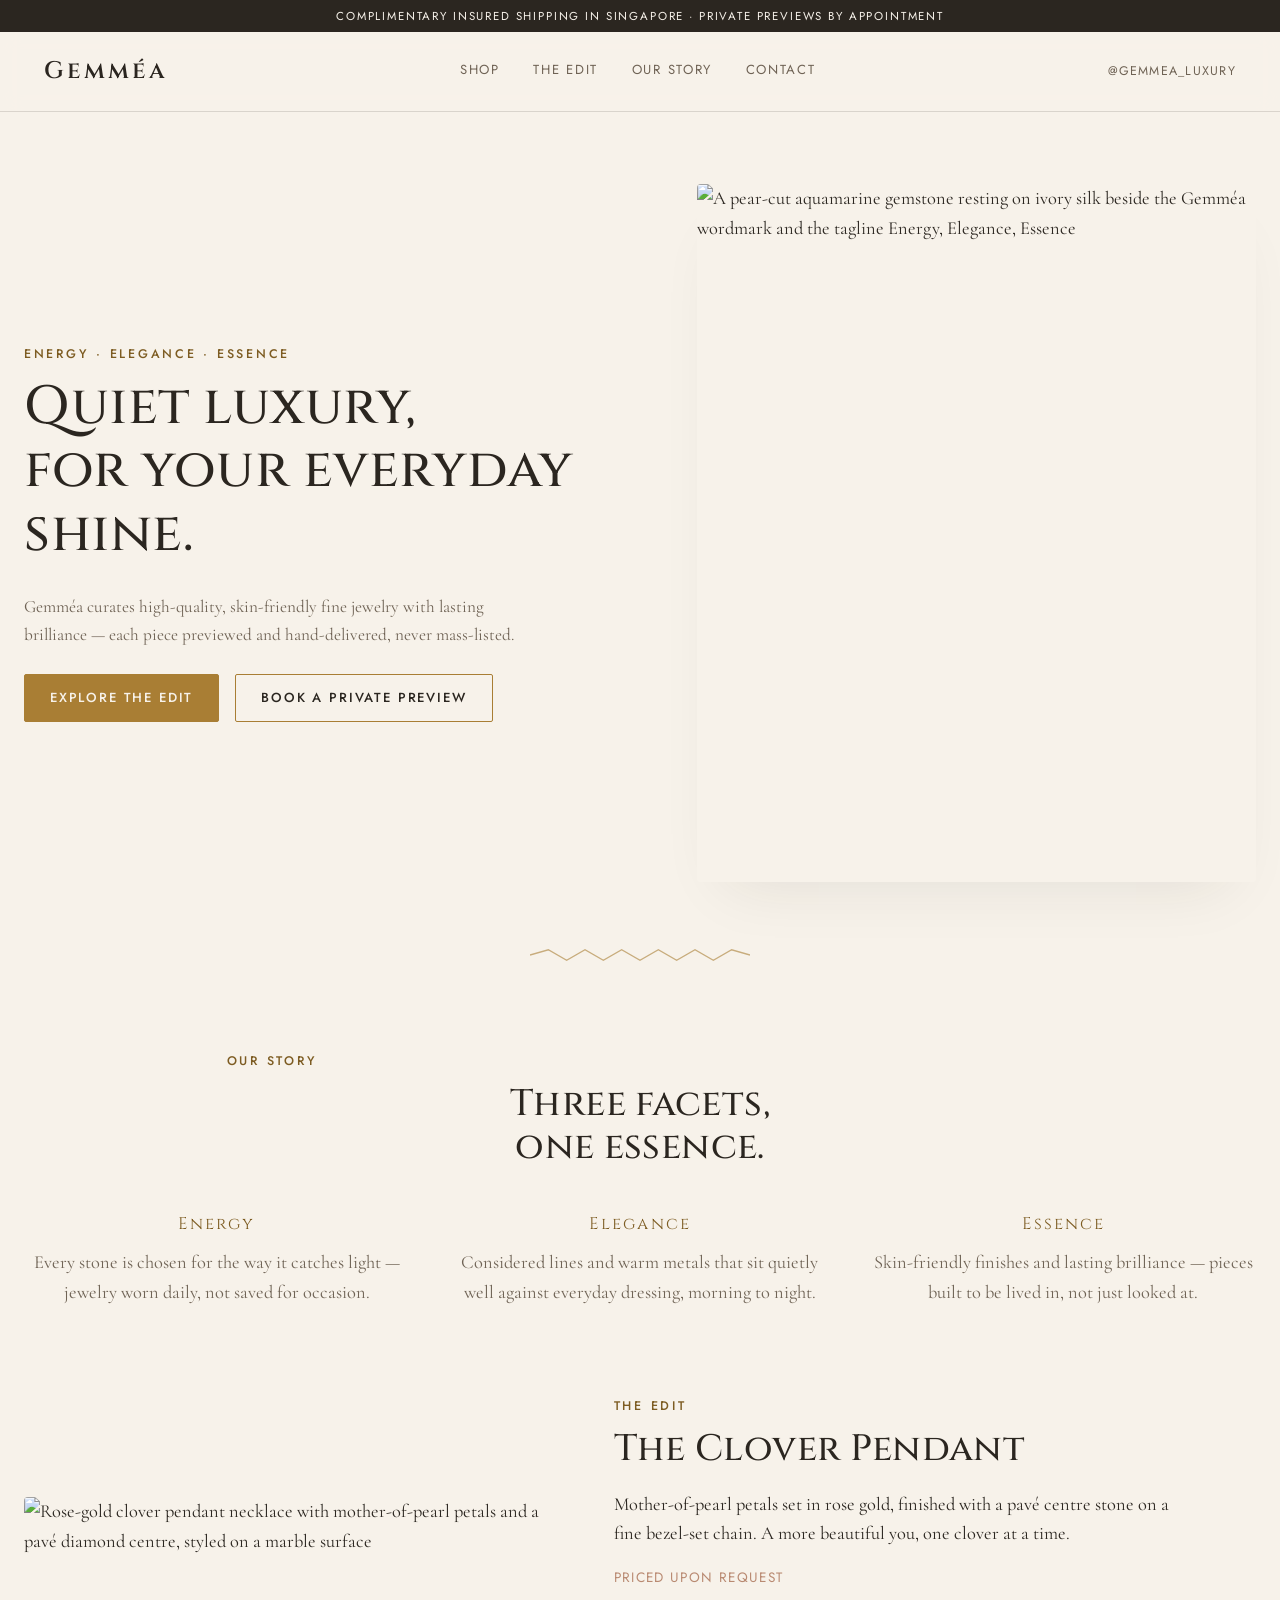
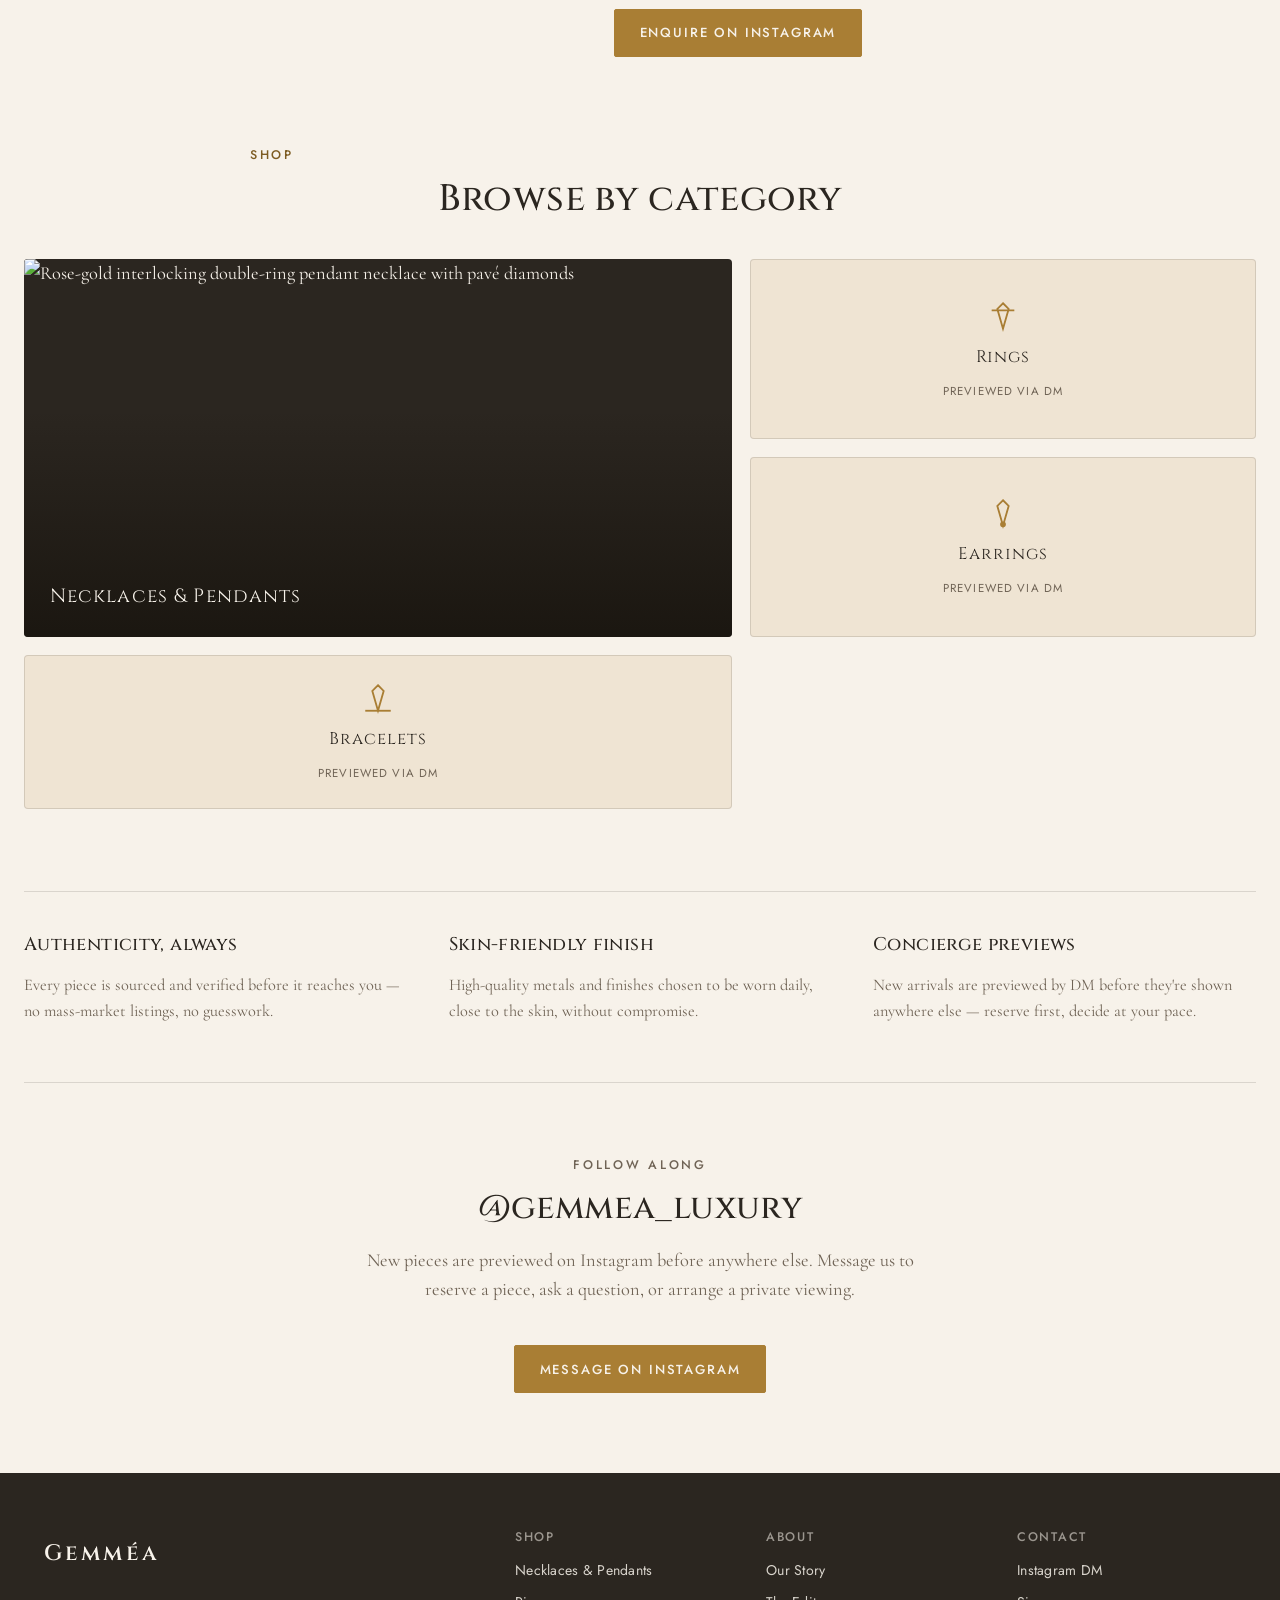
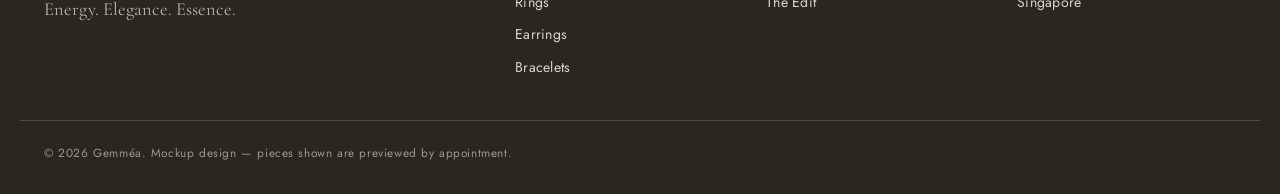
==== index.html @ db4077e5 "Add files via upload" ====
<!DOCTYPE html>
<html lang="en">
<head>
<meta charset="utf-8">
<meta name="viewport" content="width=device-width, initial-scale=1">
<meta name="description" content="Gemmea - quiet luxury jewelry. Energy. Elegance. Essence.">
<title>Gemméa</title>
<link rel="stylesheet" href="https://fonts.googleapis.com/css2?family=Cinzel:wght@400;500;600&family=Cormorant+Garamond:ital,wght@0,400;0,500;0,600;1,400;1,500&family=Jost:wght@300;400;500&display=swap">
<style>
  :root{
    --bg:#f7f2ea;
    --bg-alt:#efe4d3;
    --surface:#ffffff;
    --ink:#2b2620;
    --ink-soft:#6f6355;
    --gold:#a97e34;
    --gold-deep:#7d5c22;
    --aqua:#5f95a3;
    --aqua-deep:#3f6b78;
    --rose:#b98a72;
    --line:rgba(43,38,32,0.14);
    --shadow:rgba(43,38,32,0.10);
    --focus:#3f6b78;
    color-scheme: light;
  }

  @media (prefers-color-scheme: dark){
    :root:not([data-theme="light"]){
      --bg:#1a1611;
      --bg-alt:#221c15;
      --surface:#241e17;
      --ink:#f2e9db;
      --ink-soft:#c5b9a7;
      --gold:#dcb46e;
      --gold-deep:#f0cb8a;
      --aqua:#87c2cf;
      --aqua-deep:#aee0ea;
      --rose:#d6ab90;
      --line:rgba(242,233,219,0.16);
      --shadow:rgba(0,0,0,0.45);
      --focus:#aee0ea;
      color-scheme: dark;
    }
  }

  :root[data-theme="dark"]{
    --bg:#1a1611;
    --bg-alt:#221c15;
    --surface:#241e17;
    --ink:#f2e9db;
    --ink-soft:#c5b9a7;
    --gold:#dcb46e;
    --gold-deep:#f0cb8a;
    --aqua:#87c2cf;
    --aqua-deep:#aee0ea;
    --rose:#d6ab90;
    --line:rgba(242,233,219,0.16);
    --shadow:rgba(0,0,0,0.45);
    --focus:#aee0ea;
    color-scheme: dark;
  }

  *{box-sizing:border-box;}
  html{scroll-behavior:smooth;}
  @media (prefers-reduced-motion: reduce){
    html{scroll-behavior:auto;}
    *{animation-duration:0.001ms !important; transition-duration:0.001ms !important;}
  }

  body{
    margin:0;
    background:var(--bg);
    color:var(--ink);
    font-family:'Cormorant Garamond', Georgia, 'Times New Roman', serif;
    font-size:1.15rem;
    line-height:1.6;
    -webkit-font-smoothing:antialiased;
  }

  img{max-width:100%; display:block;}

  a{color:inherit;}

  .skip-link{
    position:absolute; left:-999px; top:0;
    background:var(--surface); color:var(--ink);
    padding:0.75em 1.2em; z-index:200; border-radius:0 0 6px 0;
  }
  .skip-link:focus{left:0;}

  :focus-visible{outline:2px solid var(--focus); outline-offset:3px;}

  .eyebrow{
    font-family:'Jost', 'Helvetica Neue', Arial, sans-serif;
    font-weight:500;
    font-size:0.78rem;
    letter-spacing:0.22em;
    text-transform:uppercase;
    color:var(--gold-deep);
    margin:0 0 0.9em;
  }

  h1,h2,h3{
    font-family:'Cinzel', 'Times New Roman', serif;
    font-weight:500;
    line-height:1.18;
    text-wrap:balance;
    margin:0 0 0.5em;
    color:var(--ink);
  }
  h1{font-size:clamp(2.1rem, 4.2vw, 3.4rem); letter-spacing:0.01em;}
  h2{font-size:clamp(1.6rem, 3vw, 2.3rem); letter-spacing:0.01em;}
  h3{font-size:1.15rem; letter-spacing:0.02em;}

  p{max-width:62ch;}

  .btn{
    display:inline-flex; align-items:center; justify-content:center;
    font-family:'Jost', sans-serif; font-weight:500;
    font-size:0.82rem; letter-spacing:0.14em; text-transform:uppercase;
    padding:0.95em 1.9em;
    border-radius:2px;
    text-decoration:none;
    border:1px solid var(--gold);
    transition:background 0.25s ease, color 0.25s ease, border-color 0.25s ease;
    cursor:pointer;
  }
  .btn-primary{background:var(--gold); color:var(--bg);}
  .btn-primary:hover{background:var(--gold-deep); border-color:var(--gold-deep);}
  .btn-ghost{background:transparent; color:var(--ink);}
  .btn-ghost:hover{border-color:var(--ink); background:var(--surface);}

  /* utility bar */
  .utility-bar{
    background:var(--ink); color:var(--bg);
  }
  .utility-bar p{
    max-width:none; margin:0; text-align:center;
    font-family:'Jost', sans-serif; font-size:0.72rem;
    letter-spacing:0.16em; text-transform:uppercase;
    padding:0.6em 1rem;
  }

  /* header */
  .site-header{
    position:sticky; top:0; z-index:100;
    background:color-mix(in srgb, var(--bg) 88%, transparent);
    backdrop-filter:blur(10px);
    border-bottom:1px solid var(--line);
  }
  .header-inner{
    max-width:1240px; margin:0 auto;
    display:flex; align-items:center; justify-content:space-between;
    padding:1.1em 1.5rem;
    gap:1.5rem;
  }
  .wordmark{
    font-family:'Cinzel', serif; font-weight:600;
    font-size:1.5rem; letter-spacing:0.14em;
    text-decoration:none; color:var(--ink);
    white-space:nowrap;
  }
  .main-nav{display:flex; gap:2.1rem;}
  .main-nav a{
    font-family:'Jost', sans-serif; font-size:0.82rem;
    letter-spacing:0.13em; text-transform:uppercase;
    text-decoration:none; color:var(--ink-soft);
    padding-bottom:0.3em; border-bottom:1px solid transparent;
    transition:color 0.2s ease, border-color 0.2s ease;
  }
  .main-nav a:hover{color:var(--ink); border-color:var(--gold);}

  .header-actions{display:flex; align-items:center; gap:1.2rem;}
  .ig-link{
    font-family:'Jost', sans-serif; font-size:0.78rem;
    letter-spacing:0.1em; text-transform:uppercase;
    text-decoration:none; color:var(--ink-soft);
    display:none;
  }
  .ig-link:hover{color:var(--gold-deep);}

  .nav-toggle{
    display:flex; flex-direction:column; justify-content:center; gap:5px;
    width:34px; height:30px; background:none; border:none; cursor:pointer; padding:0;
  }
  .nav-toggle span{display:block; height:1px; background:var(--ink); width:100%;}

  .mobile-menu{
    display:none; flex-direction:column;
    padding:0 1.5rem 1.4em;
    border-top:1px solid var(--line);
  }
  .mobile-menu.open{display:flex;}
  .mobile-menu a{
    font-family:'Jost', sans-serif; font-size:0.9rem; letter-spacing:0.1em;
    text-transform:uppercase; text-decoration:none; color:var(--ink);
    padding:0.85em 0; border-bottom:1px solid var(--line);
  }

  @media (min-width:860px){
    .main-nav{display:flex;}
    .nav-toggle{display:none;}
    .mobile-menu{display:none !important;}
    .ig-link{display:inline;}
  }
  @media (max-width:859px){
    .main-nav{display:none;}
  }

  main{padding:0 1.5rem;}
  section{max-width:1240px; margin:0 auto;}

  /* facet divider */
  .facet-divider{
    display:flex; justify-content:center;
    color:var(--gold);
    opacity:0.6;
    margin:0 auto;
    padding:2.6rem 1.5rem;
    max-width:1240px;
  }
  .facet-divider svg{width:min(220px, 60%); height:14px;}

  /* hero */
  .hero{
    display:grid; grid-template-columns:1fr; gap:2.6rem;
    align-items:center;
    padding:3.4rem 0 1rem;
  }
  @media (min-width:900px){
    .hero{grid-template-columns:1.05fr 0.95fr; gap:3.5rem; padding:4.5rem 0 1.5rem;}
  }
  .hero-copy .hero-sub{color:var(--ink-soft); font-size:1.08rem;}
  .hero-actions{display:flex; flex-wrap:wrap; gap:1rem; margin-top:1.6rem;}
  .hero-media{
    border-radius:4px; overflow:hidden;
    box-shadow:0 30px 60px -30px var(--shadow);
    aspect-ratio:4/5;
  }
  .hero-media img{width:100%; height:100%; object-fit:cover;}

  /* sections read fully at rest — hover and focus carry the motion instead */
  .reveal{opacity:1; transform:none;}

  /* philosophy */
  .philosophy{padding:3rem 0 3.6rem; text-align:center;}
  .philosophy h2{max-width:22ch; margin-left:auto; margin-right:auto;}
  .pillars{
    display:grid; grid-template-columns:1fr; gap:2.4rem;
    margin-top:2.6rem; text-align:left;
  }
  @media (min-width:760px){
    .pillars{grid-template-columns:repeat(3,1fr); gap:2.4rem; text-align:center;}
  }
  .pillar-mark{
    display:block; font-family:'Cinzel', serif; font-size:1.05rem;
    letter-spacing:0.12em; color:var(--gold-deep); margin-bottom:0.6em;
  }
  .pillars p{color:var(--ink-soft); margin:0 auto;}

  /* featured */
  .featured{
    display:grid; grid-template-columns:1fr; gap:2.6rem;
    align-items:center; padding:2rem 0 3.6rem;
  }
  @media (min-width:900px){
    .featured{grid-template-columns:0.9fr 1.1fr; gap:4rem;}
  }
  .featured-media{
    border-radius:4px; overflow:hidden;
    box-shadow:0 30px 60px -32px var(--shadow);
  }
  .price{
    font-family:'Jost', sans-serif; font-size:0.85rem;
    letter-spacing:0.1em; text-transform:uppercase;
    color:var(--rose); margin:1.1em 0 1.5em;
  }

  /* collections mosaic */
  .collections{padding:2rem 0 3.6rem;}
  .section-head{text-align:center; margin-bottom:2.4rem;}
  .mosaic{
    display:grid; grid-template-columns:1fr; gap:1.1rem;
  }
  @media (min-width:760px){
    .mosaic{grid-template-columns:1.4fr 1fr; grid-template-rows:repeat(2,180px); gap:1.1rem;}
    .tile-large{grid-row:1 / span 2;}
  }
  .tile{
    position:relative; display:block; overflow:hidden;
    border-radius:4px; text-decoration:none; color:var(--bg);
    background:var(--ink);
    min-height:260px;
  }
  @media (min-width:760px){ .tile{min-height:0;} }
  .tile img{
    position:absolute; inset:0; width:100%; height:100%; object-fit:cover;
    transition:transform 0.6s ease;
  }
  .tile:hover img{transform:scale(1.06);}
  .tile::after{
    content:""; position:absolute; inset:0;
    background:linear-gradient(180deg, rgba(20,16,10,0) 40%, rgba(20,16,10,0.7) 100%);
  }
  .tile-label, .tile-note{
    position:relative; z-index:1;
  }
  .tile-large{display:flex; align-items:flex-end; padding:1.6rem;}
  .tile-large .tile-label{
    font-family:'Cinzel', serif; font-size:1.2rem; letter-spacing:0.06em;
  }
  .tile-small{
    display:flex; flex-direction:column; align-items:center; justify-content:center;
    gap:0.7rem; text-align:center; padding:1.6rem;
    background:var(--bg-alt); color:var(--ink);
    border:1px solid var(--line);
  }
  .tile-small::after{content:none;}
  .tile-small svg{width:34px; height:34px; color:var(--gold); transition:transform 0.4s ease;}
  .tile-small:hover svg{transform:translateY(-3px) scale(1.05);}
  .tile-small .tile-label{
    font-family:'Cinzel', serif; font-size:1.05rem; letter-spacing:0.06em;
  }
  .tile-note{
    font-family:'Jost', sans-serif; font-size:0.72rem; letter-spacing:0.1em;
    text-transform:uppercase; color:var(--ink-soft);
  }

  /* trust */
  .trust{padding:1.5rem 0 3.6rem;}
  .trust-grid{
    display:grid; grid-template-columns:1fr; gap:2.2rem;
    border-top:1px solid var(--line); border-bottom:1px solid var(--line);
    padding:2.6rem 0;
  }
  @media (min-width:760px){
    .trust-grid{grid-template-columns:repeat(3,1fr); gap:2.6rem;}
  }
  .trust-grid p{color:var(--ink-soft); font-size:1.02rem;}

  /* social */
  .social{padding:1rem 0 4rem; text-align:center;}
  .social-inner{max-width:560px; margin:0 auto;}
  .social h2{font-size:clamp(1.6rem, 3vw, 2.1rem);}
  .social p{margin-left:auto; margin-right:auto; color:var(--ink-soft);}
  .social .btn{margin-top:1.4rem;}

  /* footer */
  .site-footer{
    background:var(--ink); color:var(--bg);
    margin-top:1rem;
  }
  .footer-inner{
    max-width:1240px; margin:0 auto; padding:3.4rem 1.5rem 2rem;
    display:grid; grid-template-columns:1fr; gap:2.4rem;
  }
  @media (min-width:760px){
    .footer-inner{grid-template-columns:1.2fr 2fr;}
  }
  .footer-brand .wordmark{color:var(--bg); font-size:1.4rem;}
  .footer-brand p{color:color-mix(in srgb, var(--bg) 70%, transparent); margin-top:0.4em;}
  .footer-cols{
    display:grid; grid-template-columns:repeat(2,1fr); gap:2rem;
  }
  @media (min-width:520px){ .footer-cols{grid-template-columns:repeat(3,1fr);} }
  .footer-cols h4{
    font-family:'Jost', sans-serif; font-size:0.78rem; letter-spacing:0.14em;
    text-transform:uppercase; color:color-mix(in srgb, var(--bg) 55%, transparent);
    margin:0 0 0.9em; font-weight:500;
  }
  .footer-cols a, .footer-cols span{
    display:block; text-decoration:none;
    color:color-mix(in srgb, var(--bg) 85%, transparent);
    font-family:'Jost', sans-serif; font-size:0.88rem;
    margin-bottom:0.7em; letter-spacing:0.02em;
  }
  .footer-cols a:hover{color:var(--gold);}
  .footer-bottom{
    max-width:1240px; margin:0 auto; padding:1.4rem 1.5rem 2rem;
    border-top:1px solid color-mix(in srgb, var(--bg) 18%, transparent);
    font-family:'Jost', sans-serif; font-size:0.74rem; letter-spacing:0.05em;
    color:color-mix(in srgb, var(--bg) 55%, transparent);
  }
</style>
</head>
<body>
<a class="skip-link" href="#main">Skip to content</a>

<div class="utility-bar">
  <p>Complimentary insured shipping in Singapore &middot; Private previews by appointment</p>
</div>

<header class="site-header" id="top">
  <div class="header-inner">
    <a class="wordmark" href="#top">Gemm&eacute;a</a>
    <nav class="main-nav" aria-label="Primary">
      <a href="#collections">Shop</a>
      <a href="#featured">The Edit</a>
      <a href="#philosophy">Our Story</a>
      <a href="#contact">Contact</a>
    </nav>
    <div class="header-actions">
      <a class="ig-link" href="https://www.instagram.com/gemmea_luxury" target="_blank" rel="noopener">@gemmea_luxury</a>
      <button class="nav-toggle" id="navToggle" aria-label="Open menu" aria-expanded="false" aria-controls="mobileMenu">
        <span></span><span></span><span></span>
      </button>
    </div>
  </div>
  <nav class="mobile-menu" id="mobileMenu" aria-label="Mobile">
    <a href="#collections">Shop</a>
    <a href="#featured">The Edit</a>
    <a href="#philosophy">Our Story</a>
    <a href="#contact">Contact</a>
    <a href="https://www.instagram.com/gemmea_luxury" target="_blank" rel="noopener">@gemmea_luxury</a>
  </nav>
</header>

<main id="main">

  <section class="hero">
    <div class="hero-copy reveal">
      <p class="eyebrow">Energy &middot; Elegance &middot; Essence</p>
      <h1>Quiet luxury,<br>for your everyday shine.</h1>
      <p class="hero-sub">Gemm&eacute;a curates high-quality, skin-friendly fine jewelry with lasting brilliance &mdash; each piece previewed and hand-delivered, never mass-listed.</p>
      <div class="hero-actions">
        <a class="btn btn-primary" href="#collections">Explore the Edit</a>
        <a class="btn btn-ghost" href="#contact">Book a Private Preview</a>
      </div>
    </div>
    <div class="hero-media reveal">
      <img src="Gemmea%20logo.jpeg" alt="A pear-cut aquamarine gemstone resting on ivory silk beside the Gemm&eacute;a wordmark and the tagline Energy, Elegance, Essence" />
    </div>
  </section>

  <div class="facet-divider" aria-hidden="true">
    <svg viewBox="0 0 240 16" preserveAspectRatio="none"><polyline points="0,8 20,2 40,14 60,2 80,14 100,2 120,14 140,2 160,14 180,2 200,14 220,2 240,8" fill="none" stroke="currentColor" stroke-width="1.5"/></svg>
  </div>

  <section class="philosophy reveal" id="philosophy">
    <p class="eyebrow">Our Story</p>
    <h2>Three facets, one essence.</h2>
    <div class="pillars">
      <article>
        <span class="pillar-mark">Energy</span>
        <p>Every stone is chosen for the way it catches light &mdash; jewelry worn daily, not saved for occasion.</p>
      </article>
      <article>
        <span class="pillar-mark">Elegance</span>
        <p>Considered lines and warm metals that sit quietly well against everyday dressing, morning to night.</p>
      </article>
      <article>
        <span class="pillar-mark">Essence</span>
        <p>Skin-friendly finishes and lasting brilliance &mdash; pieces built to be lived in, not just looked at.</p>
      </article>
    </div>
  </section>

  <section class="featured reveal" id="featured">
    <div class="featured-media">
      <img src="Rose-Gold%20Clover%20Pendant%20Necklace.png" alt="Rose-gold clover pendant necklace with mother-of-pearl petals and a pav&eacute; diamond centre, styled on a marble surface" />
    </div>
    <div class="featured-copy">
      <p class="eyebrow">The Edit</p>
      <h2>The Clover Pendant</h2>
      <p>Mother-of-pearl petals set in rose gold, finished with a pav&eacute; centre stone on a fine bezel-set chain. A more beautiful you, one clover at a time.</p>
      <p class="price">Priced upon request</p>
      <a class="btn btn-primary" href="https://www.instagram.com/gemmea_luxury" target="_blank" rel="noopener">Enquire on Instagram</a>
    </div>
  </section>

  <section class="collections reveal" id="collections">
    <div class="section-head">
      <p class="eyebrow">Shop</p>
      <h2>Browse by category</h2>
    </div>
    <div class="mosaic">
      <a class="tile tile-large" href="https://www.instagram.com/gemmea_luxury" target="_blank" rel="noopener">
        <img src="Timeless%20Rose-Gold%20Double-Ring%20Necklace.png" alt="Rose-gold interlocking double-ring pendant necklace with pav&eacute; diamonds" />
        <span class="tile-label">Necklaces &amp; Pendants</span>
      </a>
      <a class="tile tile-small" href="https://www.instagram.com/gemmea_luxury" target="_blank" rel="noopener">
        <svg viewBox="0 0 24 24" fill="none" stroke="currentColor" stroke-width="1.3"><path d="M12 3l4 4-4 14-4-14 4-4z"/><path d="M4 8h16"/></svg>
        <span class="tile-label">Rings</span>
        <span class="tile-note">Previewed via DM</span>
      </a>
      <a class="tile tile-small" href="https://www.instagram.com/gemmea_luxury" target="_blank" rel="noopener">
        <svg viewBox="0 0 24 24" fill="none" stroke="currentColor" stroke-width="1.3"><path d="M12 3l4 4-4 14-4-14 4-4z"/><circle cx="12" cy="20" r="1.4"/></svg>
        <span class="tile-label">Earrings</span>
        <span class="tile-note">Previewed via DM</span>
      </a>
      <a class="tile tile-small" href="https://www.instagram.com/gemmea_luxury" target="_blank" rel="noopener">
        <svg viewBox="0 0 24 24" fill="none" stroke="currentColor" stroke-width="1.3"><path d="M12 3l4 4-4 14-4-14 4-4z"/><path d="M3 21h18"/></svg>
        <span class="tile-label">Bracelets</span>
        <span class="tile-note">Previewed via DM</span>
      </a>
    </div>
  </section>

  <section class="trust reveal">
    <div class="trust-grid">
      <article>
        <h3>Authenticity, always</h3>
        <p>Every piece is sourced and verified before it reaches you &mdash; no mass-market listings, no guesswork.</p>
      </article>
      <article>
        <h3>Skin-friendly finish</h3>
        <p>High-quality metals and finishes chosen to be worn daily, close to the skin, without compromise.</p>
      </article>
      <article>
        <h3>Concierge previews</h3>
        <p>New arrivals are previewed by DM before they're shown anywhere else &mdash; reserve first, decide at your pace.</p>
      </article>
    </div>
  </section>

  <section class="social reveal" id="contact">
    <div class="social-inner">
      <p class="eyebrow">Follow Along</p>
      <h2>@gemmea_luxury</h2>
      <p>New pieces are previewed on Instagram before anywhere else. Message us to reserve a piece, ask a question, or arrange a private viewing.</p>
      <a class="btn btn-primary" href="https://www.instagram.com/gemmea_luxury" target="_blank" rel="noopener">Message on Instagram</a>
    </div>
  </section>

</main>

<footer class="site-footer">
  <div class="footer-inner">
    <div class="footer-brand">
      <p class="wordmark">Gemm&eacute;a</p>
      <p>Energy. Elegance. Essence.</p>
    </div>
    <div class="footer-cols">
      <div>
        <h4>Shop</h4>
        <a href="#collections">Necklaces &amp; Pendants</a>
        <a href="#collections">Rings</a>
        <a href="#collections">Earrings</a>
        <a href="#collections">Bracelets</a>
      </div>
      <div>
        <h4>About</h4>
        <a href="#philosophy">Our Story</a>
        <a href="#featured">The Edit</a>
      </div>
      <div>
        <h4>Contact</h4>
        <a href="https://www.instagram.com/gemmea_luxury" target="_blank" rel="noopener">Instagram DM</a>
        <span>Singapore</span>
      </div>
    </div>
  </div>
  <p class="footer-bottom">&copy; 2026 Gemm&eacute;a. Mockup design &mdash; pieces shown are previewed by appointment.</p>
</footer>

<script>
  (function(){
    var toggle = document.getElementById('navToggle');
    var menu = document.getElementById('mobileMenu');
    if(toggle && menu){
      toggle.addEventListener('click', function(){
        var open = menu.classList.toggle('open');
        toggle.setAttribute('aria-expanded', open ? 'true' : 'false');
      });
      menu.querySelectorAll('a').forEach(function(a){
        a.addEventListener('click', function(){
          menu.classList.remove('open');
          toggle.setAttribute('aria-expanded', 'false');
        });
      });
    }

  })();
</script>
</body>
</html>
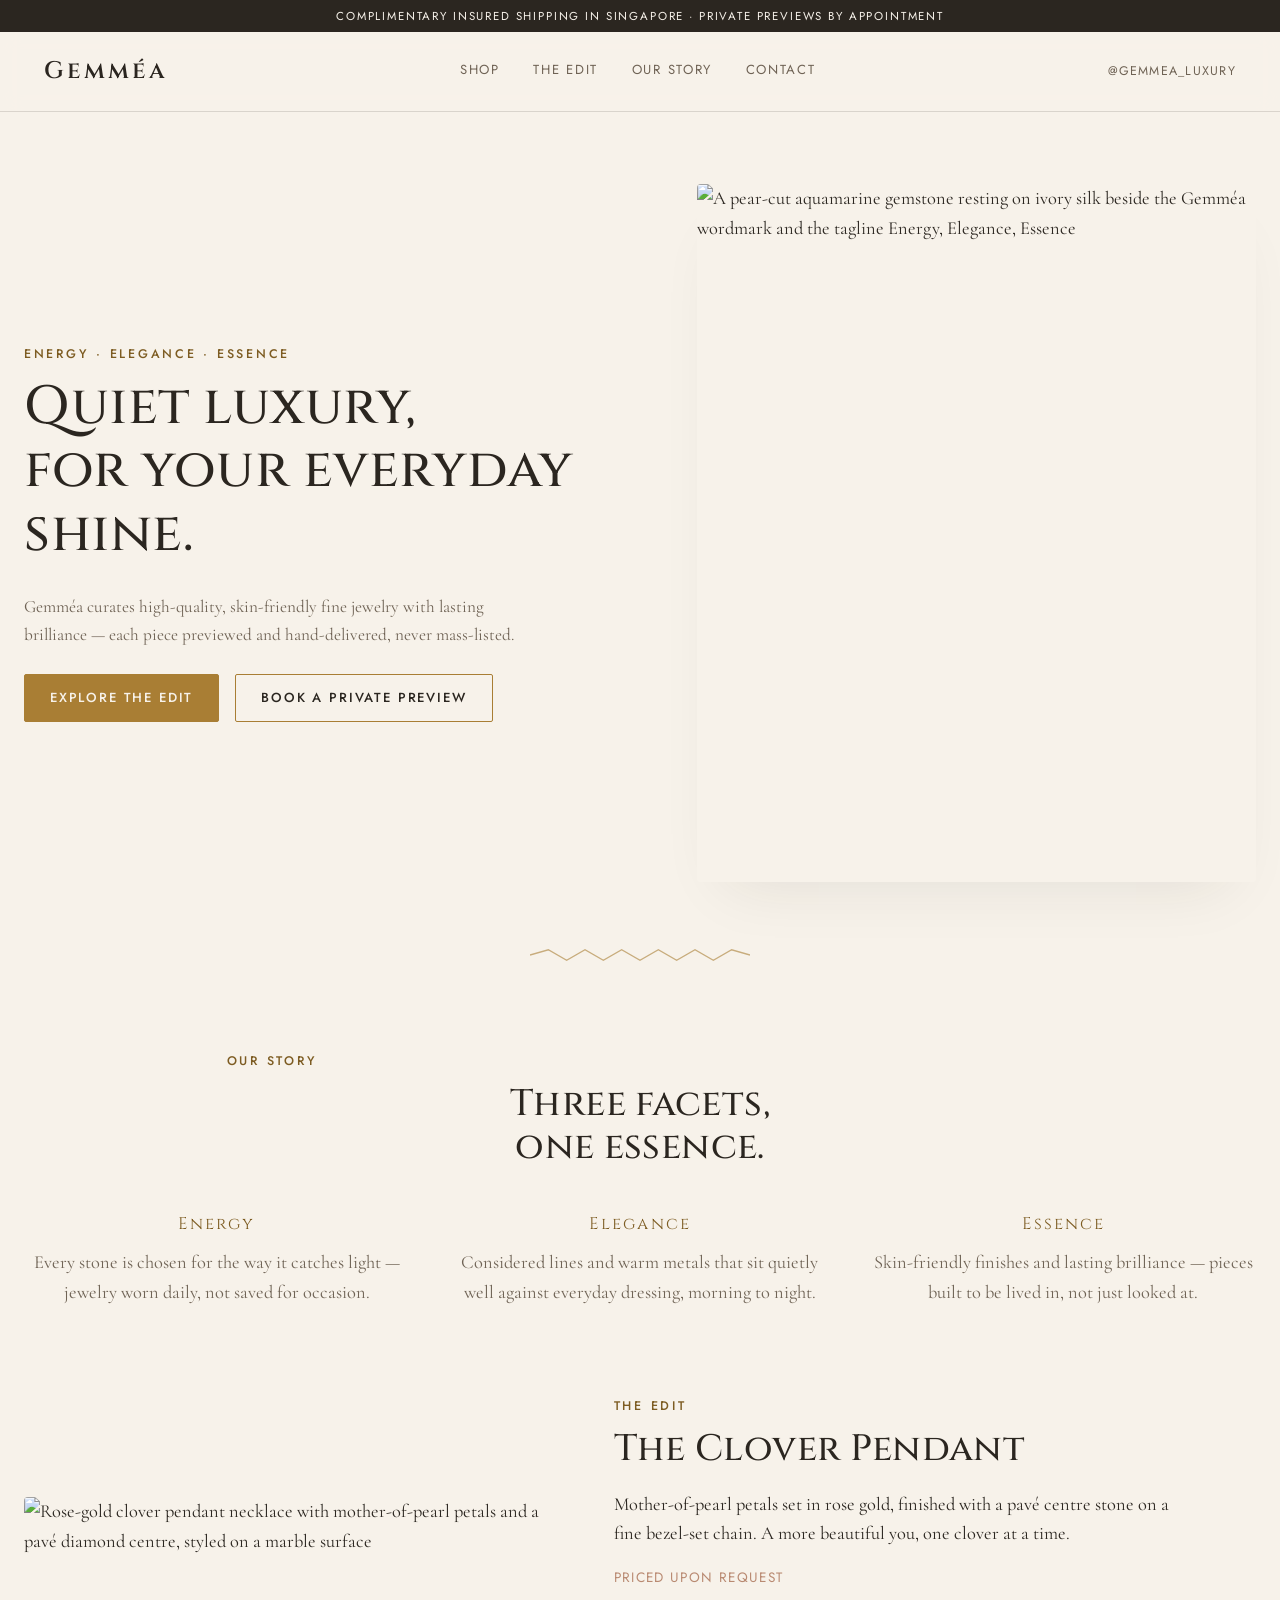
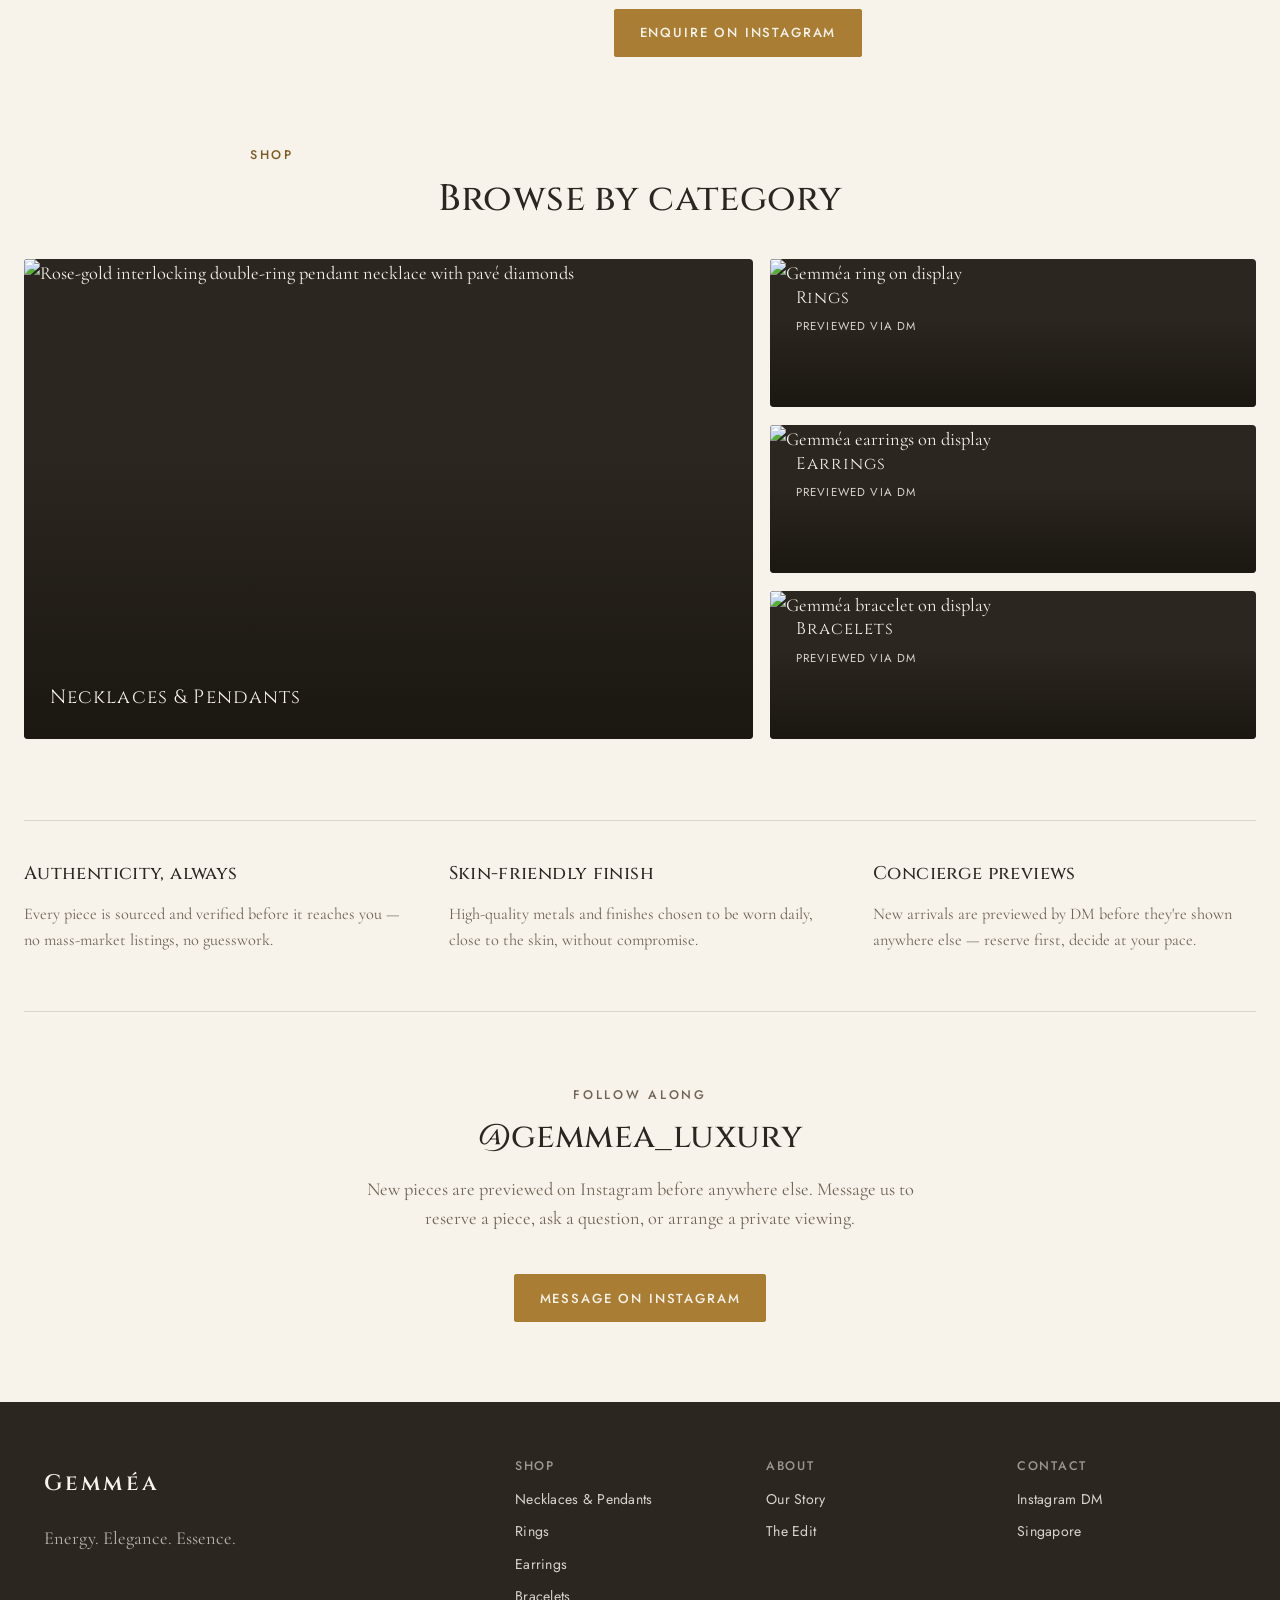
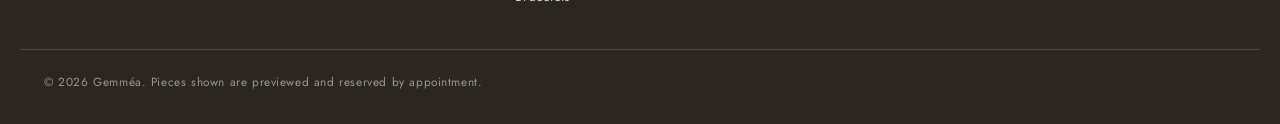
==== commit 4ec0df15: "Add files via upload" ====
--- a/index.html
+++ b/index.html
@@ -3,7 +3,16 @@
 <head>
 <meta charset="utf-8">
 <meta name="viewport" content="width=device-width, initial-scale=1">
-<meta name="description" content="Gemmea - quiet luxury jewelry. Energy. Elegance. Essence.">
+<meta name="description" content="Gemmea - quiet luxury jewellery for your everyday shine. High-quality, skin-friendly pieces with lasting brilliance. Energy. Elegance. Essence.">
+<meta name="theme-color" content="#f7f2ea">
+<link rel="canonical" href="https://mqleong-cpu.github.io/GEMMEA-Luxury/">
+<link rel="icon" href="images/gemmea-logo.jpg">
+<meta property="og:type" content="website">
+<meta property="og:title" content="Gemmea - Quiet luxury for your everyday shine">
+<meta property="og:description" content="High-quality, skin-friendly fine jewellery with lasting brilliance. Previewed and reserved by DM.">
+<meta property="og:image" content="https://mqleong-cpu.github.io/GEMMEA-Luxury/images/gemmea-logo.jpg">
+<meta property="og:url" content="https://mqleong-cpu.github.io/GEMMEA-Luxury/">
+<meta name="twitter:card" content="summary_large_image">
 <title>Gemméa</title>
 <link rel="stylesheet" href="https://fonts.googleapis.com/css2?family=Cinzel:wght@400;500;600&family=Cormorant+Garamond:ital,wght@0,400;0,500;0,600;1,400;1,500&family=Jost:wght@300;400;500&display=swap">
 <style>
@@ -283,14 +292,15 @@
     display:grid; grid-template-columns:1fr; gap:1.1rem;
   }
   @media (min-width:760px){
-    .mosaic{grid-template-columns:1.4fr 1fr; grid-template-rows:repeat(2,180px); gap:1.1rem;}
-    .tile-large{grid-row:1 / span 2;}
+    .mosaic{grid-template-columns:1.5fr 1fr; grid-template-rows:repeat(3,148px); gap:1.1rem;}
+    .tile-large{grid-row:1 / span 3;}
   }
   .tile{
-    position:relative; display:block; overflow:hidden;
+    position:relative; display:flex; align-items:flex-end; overflow:hidden;
     border-radius:4px; text-decoration:none; color:var(--bg);
     background:var(--ink);
     min-height:260px;
+    padding:1.6rem;
   }
   @media (min-width:760px){ .tile{min-height:0;} }
   .tile img{
@@ -305,25 +315,18 @@
   .tile-label, .tile-note{
     position:relative; z-index:1;
   }
-  .tile-large{display:flex; align-items:flex-end; padding:1.6rem;}
   .tile-large .tile-label{
     font-family:'Cinzel', serif; font-size:1.2rem; letter-spacing:0.06em;
   }
   .tile-small{
-    display:flex; flex-direction:column; align-items:center; justify-content:center;
-    gap:0.7rem; text-align:center; padding:1.6rem;
-    background:var(--bg-alt); color:var(--ink);
-    border:1px solid var(--line);
-  }
-  .tile-small::after{content:none;}
-  .tile-small svg{width:34px; height:34px; color:var(--gold); transition:transform 0.4s ease;}
-  .tile-small:hover svg{transform:translateY(-3px) scale(1.05);}
+    flex-direction:column; align-items:flex-start; gap:0.35rem;
+  }
   .tile-small .tile-label{
     font-family:'Cinzel', serif; font-size:1.05rem; letter-spacing:0.06em;
   }
   .tile-note{
     font-family:'Jost', sans-serif; font-size:0.72rem; letter-spacing:0.1em;
-    text-transform:uppercase; color:var(--ink-soft);
+    text-transform:uppercase; color:color-mix(in srgb, var(--bg) 85%, transparent);
   }
 
   /* trust */
@@ -428,7 +431,7 @@
       </div>
     </div>
     <div class="hero-media reveal">
-      <img src="Gemmea%20logo.jpeg" alt="A pear-cut aquamarine gemstone resting on ivory silk beside the Gemm&eacute;a wordmark and the tagline Energy, Elegance, Essence" />
+      <img src="images/gemmea-logo.jpg" alt="A pear-cut aquamarine gemstone resting on ivory silk beside the Gemm&eacute;a wordmark and the tagline Energy, Elegance, Essence" />
     </div>
   </section>
 
@@ -457,7 +460,7 @@
 
   <section class="featured reveal" id="featured">
     <div class="featured-media">
-      <img src="Rose-Gold%20Clover%20Pendant%20Necklace.png" alt="Rose-gold clover pendant necklace with mother-of-pearl petals and a pav&eacute; diamond centre, styled on a marble surface" />
+      <img src="images/clover-pendant.jpg" alt="Rose-gold clover pendant necklace with mother-of-pearl petals and a pav&eacute; diamond centre, styled on a marble surface" />
     </div>
     <div class="featured-copy">
       <p class="eyebrow">The Edit</p>
@@ -474,25 +477,25 @@
       <h2>Browse by category</h2>
     </div>
     <div class="mosaic">
-      <a class="tile tile-large" href="https://www.instagram.com/gemmea_luxury" target="_blank" rel="noopener">
-        <img src="Timeless%20Rose-Gold%20Double-Ring%20Necklace.png" alt="Rose-gold interlocking double-ring pendant necklace with pav&eacute; diamonds" />
+      <div class="tile tile-large">
+        <img src="images/double-ring-necklace.jpg" alt="Rose-gold interlocking double-ring pendant necklace with pav&eacute; diamonds" />
         <span class="tile-label">Necklaces &amp; Pendants</span>
-      </a>
-      <a class="tile tile-small" href="https://www.instagram.com/gemmea_luxury" target="_blank" rel="noopener">
-        <svg viewBox="0 0 24 24" fill="none" stroke="currentColor" stroke-width="1.3"><path d="M12 3l4 4-4 14-4-14 4-4z"/><path d="M4 8h16"/></svg>
+      </div>
+      <div class="tile tile-small">
+        <img src="images/ring.jpg" alt="Gemm&eacute;a ring on display" />
         <span class="tile-label">Rings</span>
         <span class="tile-note">Previewed via DM</span>
-      </a>
-      <a class="tile tile-small" href="https://www.instagram.com/gemmea_luxury" target="_blank" rel="noopener">
-        <svg viewBox="0 0 24 24" fill="none" stroke="currentColor" stroke-width="1.3"><path d="M12 3l4 4-4 14-4-14 4-4z"/><circle cx="12" cy="20" r="1.4"/></svg>
+      </div>
+      <div class="tile tile-small">
+        <img src="images/earrings.jpg" alt="Gemm&eacute;a earrings on display" />
         <span class="tile-label">Earrings</span>
         <span class="tile-note">Previewed via DM</span>
-      </a>
-      <a class="tile tile-small" href="https://www.instagram.com/gemmea_luxury" target="_blank" rel="noopener">
-        <svg viewBox="0 0 24 24" fill="none" stroke="currentColor" stroke-width="1.3"><path d="M12 3l4 4-4 14-4-14 4-4z"/><path d="M3 21h18"/></svg>
+      </div>
+      <div class="tile tile-small">
+        <img src="images/bracelet.jpg" alt="Gemm&eacute;a bracelet on display" />
         <span class="tile-label">Bracelets</span>
         <span class="tile-note">Previewed via DM</span>
-      </a>
+      </div>
     </div>
   </section>
 
@@ -550,7 +553,7 @@
       </div>
     </div>
   </div>
-  <p class="footer-bottom">&copy; 2026 Gemm&eacute;a. Mockup design &mdash; pieces shown are previewed by appointment.</p>
+  <p class="footer-bottom">&copy; 2026 Gemm&eacute;a. Pieces shown are previewed and reserved by appointment.</p>
 </footer>
 
 <script>
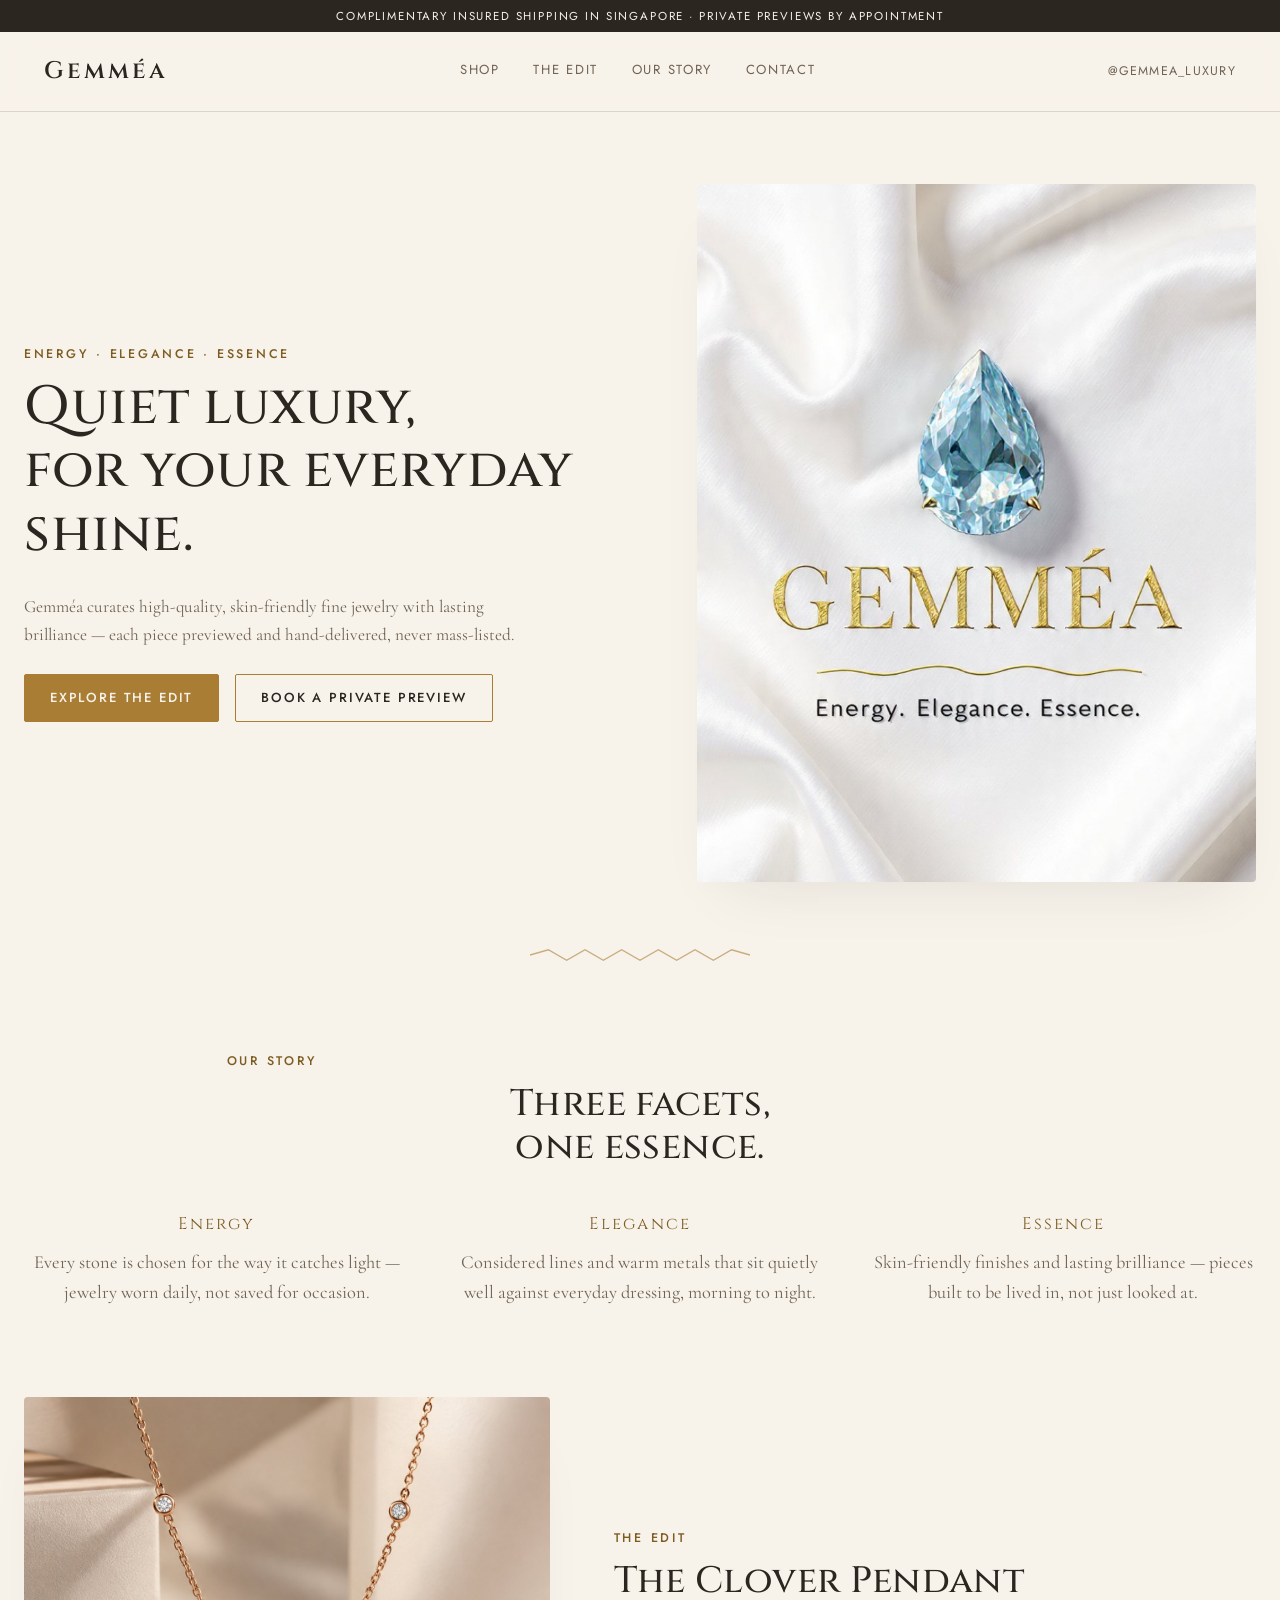
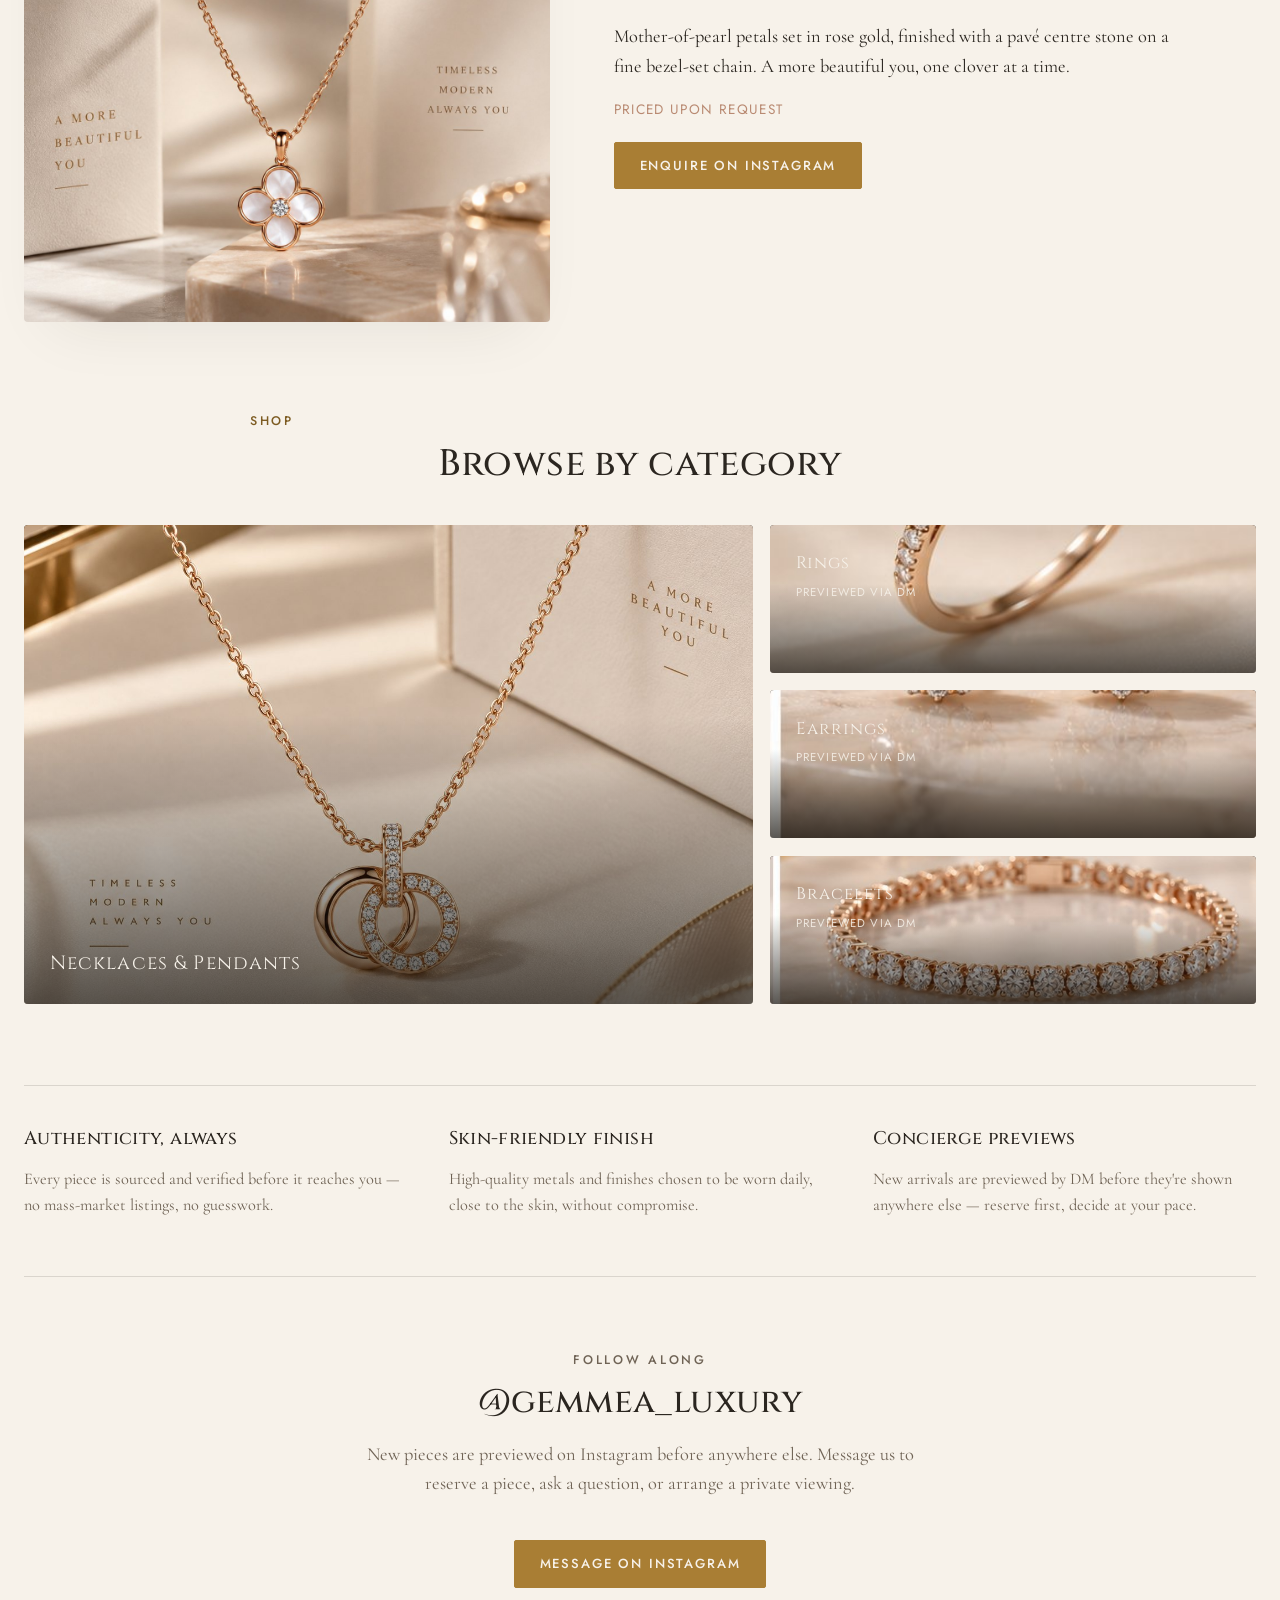
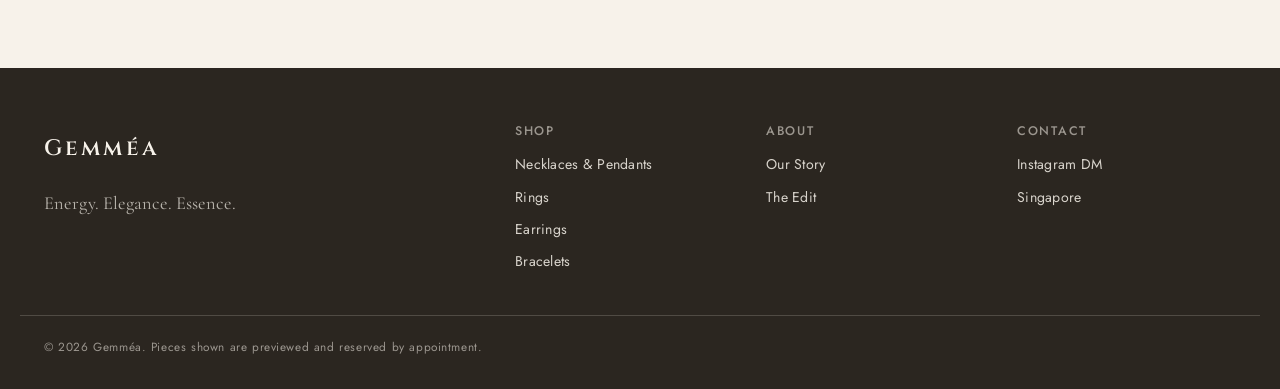
==== commit 8ca3a940: "Add files via upload" ====
--- a/index.html
+++ b/index.html
@@ -6,11 +6,11 @@
 <meta name="description" content="Gemmea - quiet luxury jewellery for your everyday shine. High-quality, skin-friendly pieces with lasting brilliance. Energy. Elegance. Essence.">
 <meta name="theme-color" content="#f7f2ea">
 <link rel="canonical" href="https://mqleong-cpu.github.io/GEMMEA-Luxury/">
-<link rel="icon" href="images/gemmea-logo.jpg">
+<link rel="icon" href="gemmea-logo.jpg">
 <meta property="og:type" content="website">
 <meta property="og:title" content="Gemmea - Quiet luxury for your everyday shine">
 <meta property="og:description" content="High-quality, skin-friendly fine jewellery with lasting brilliance. Previewed and reserved by DM.">
-<meta property="og:image" content="https://mqleong-cpu.github.io/GEMMEA-Luxury/images/gemmea-logo.jpg">
+<meta property="og:image" content="https://mqleong-cpu.github.io/GEMMEA-Luxury/gemmea-logo.jpg">
 <meta property="og:url" content="https://mqleong-cpu.github.io/GEMMEA-Luxury/">
 <meta name="twitter:card" content="summary_large_image">
 <title>Gemméa</title>
@@ -431,7 +431,7 @@
       </div>
     </div>
     <div class="hero-media reveal">
-      <img src="images/gemmea-logo.jpg" alt="A pear-cut aquamarine gemstone resting on ivory silk beside the Gemm&eacute;a wordmark and the tagline Energy, Elegance, Essence" />
+      <img src="gemmea-logo.jpg" alt="A pear-cut aquamarine gemstone resting on ivory silk beside the Gemm&eacute;a wordmark and the tagline Energy, Elegance, Essence" />
     </div>
   </section>
 
@@ -460,7 +460,7 @@
 
   <section class="featured reveal" id="featured">
     <div class="featured-media">
-      <img src="images/clover-pendant.jpg" alt="Rose-gold clover pendant necklace with mother-of-pearl petals and a pav&eacute; diamond centre, styled on a marble surface" />
+      <img src="clover-pendant.jpg" alt="Rose-gold clover pendant necklace with mother-of-pearl petals and a pav&eacute; diamond centre, styled on a marble surface" />
     </div>
     <div class="featured-copy">
       <p class="eyebrow">The Edit</p>
@@ -478,21 +478,21 @@
     </div>
     <div class="mosaic">
       <div class="tile tile-large">
-        <img src="images/double-ring-necklace.jpg" alt="Rose-gold interlocking double-ring pendant necklace with pav&eacute; diamonds" />
+        <img src="double-ring-necklace.jpg" alt="Rose-gold interlocking double-ring pendant necklace with pav&eacute; diamonds" />
         <span class="tile-label">Necklaces &amp; Pendants</span>
       </div>
       <div class="tile tile-small">
-        <img src="images/ring.jpg" alt="Gemm&eacute;a ring on display" />
+        <img src="ring.jpg" alt="Gemm&eacute;a ring on display" />
         <span class="tile-label">Rings</span>
         <span class="tile-note">Previewed via DM</span>
       </div>
       <div class="tile tile-small">
-        <img src="images/earrings.jpg" alt="Gemm&eacute;a earrings on display" />
+        <img src="earrings.jpg" alt="Gemm&eacute;a earrings on display" />
         <span class="tile-label">Earrings</span>
         <span class="tile-note">Previewed via DM</span>
       </div>
       <div class="tile tile-small">
-        <img src="images/bracelet.jpg" alt="Gemm&eacute;a bracelet on display" />
+        <img src="bracelet.jpg" alt="Gemm&eacute;a bracelet on display" />
         <span class="tile-label">Bracelets</span>
         <span class="tile-note">Previewed via DM</span>
       </div>
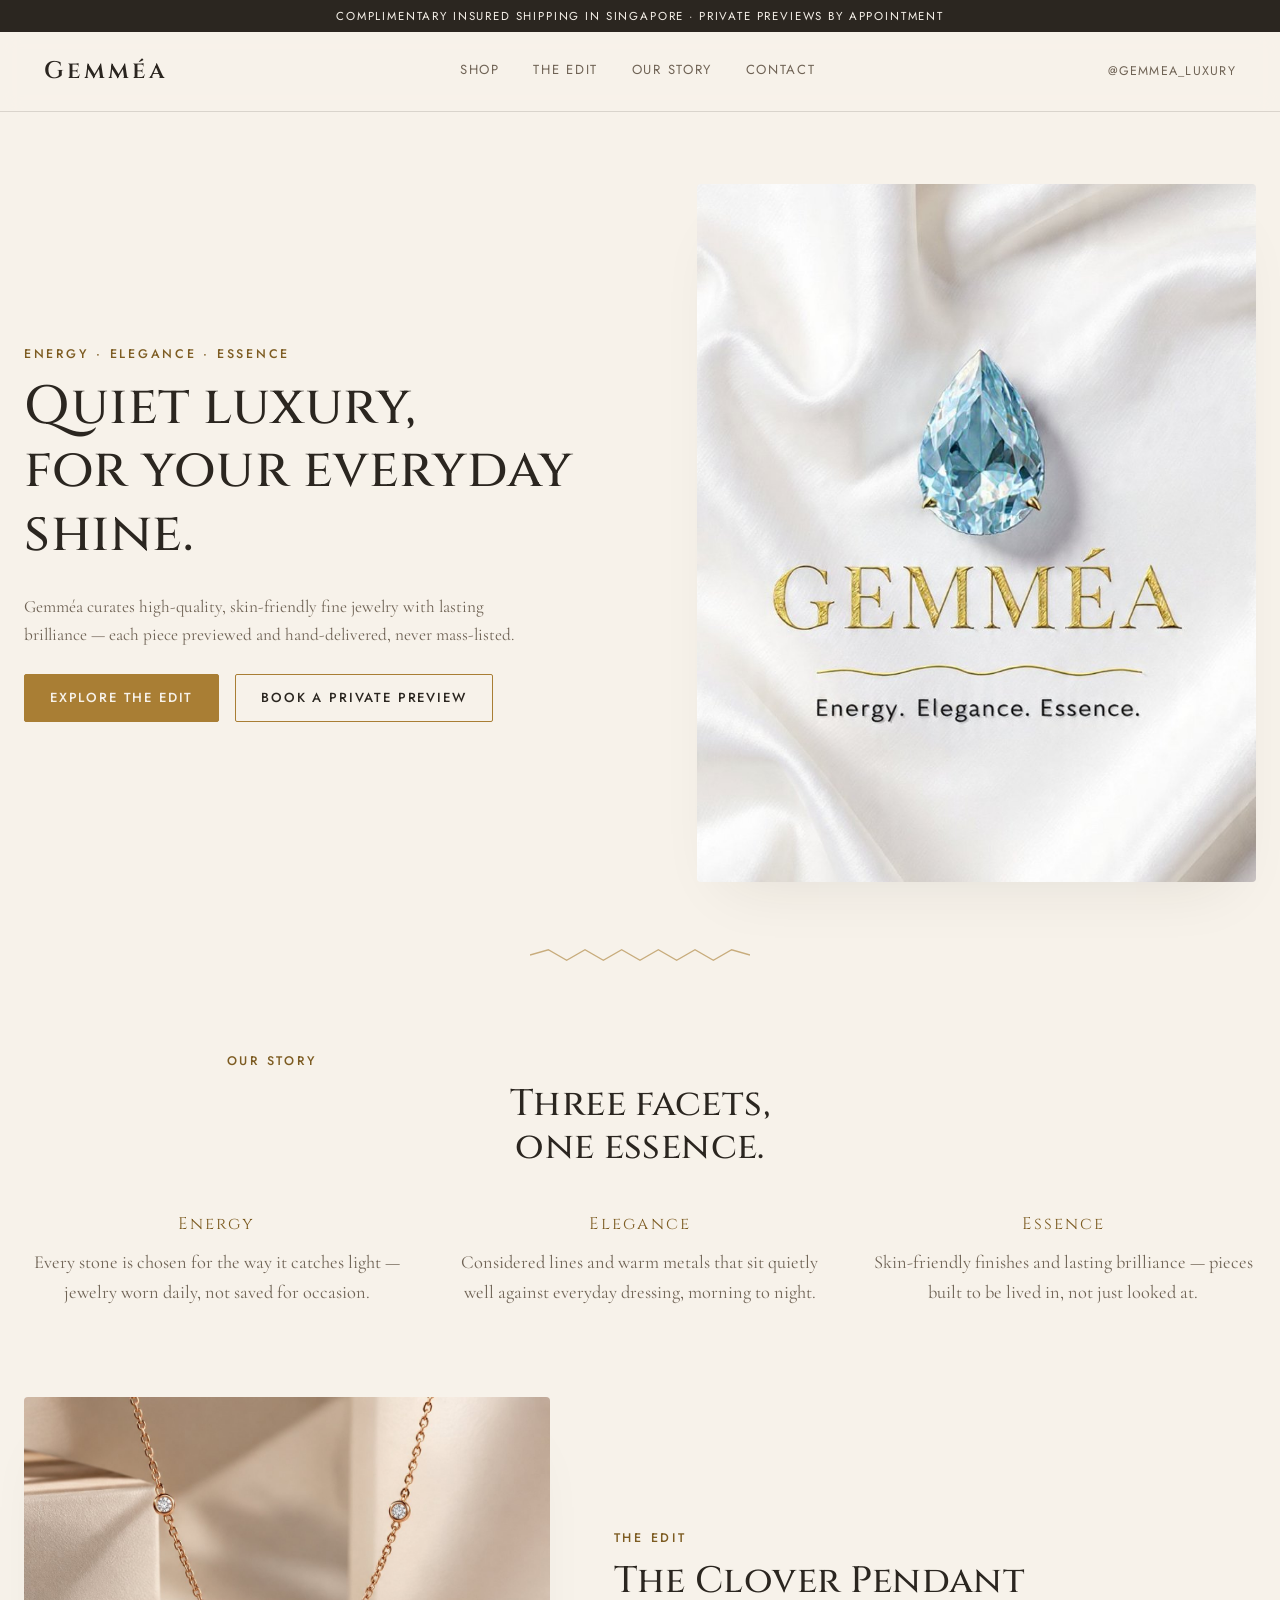
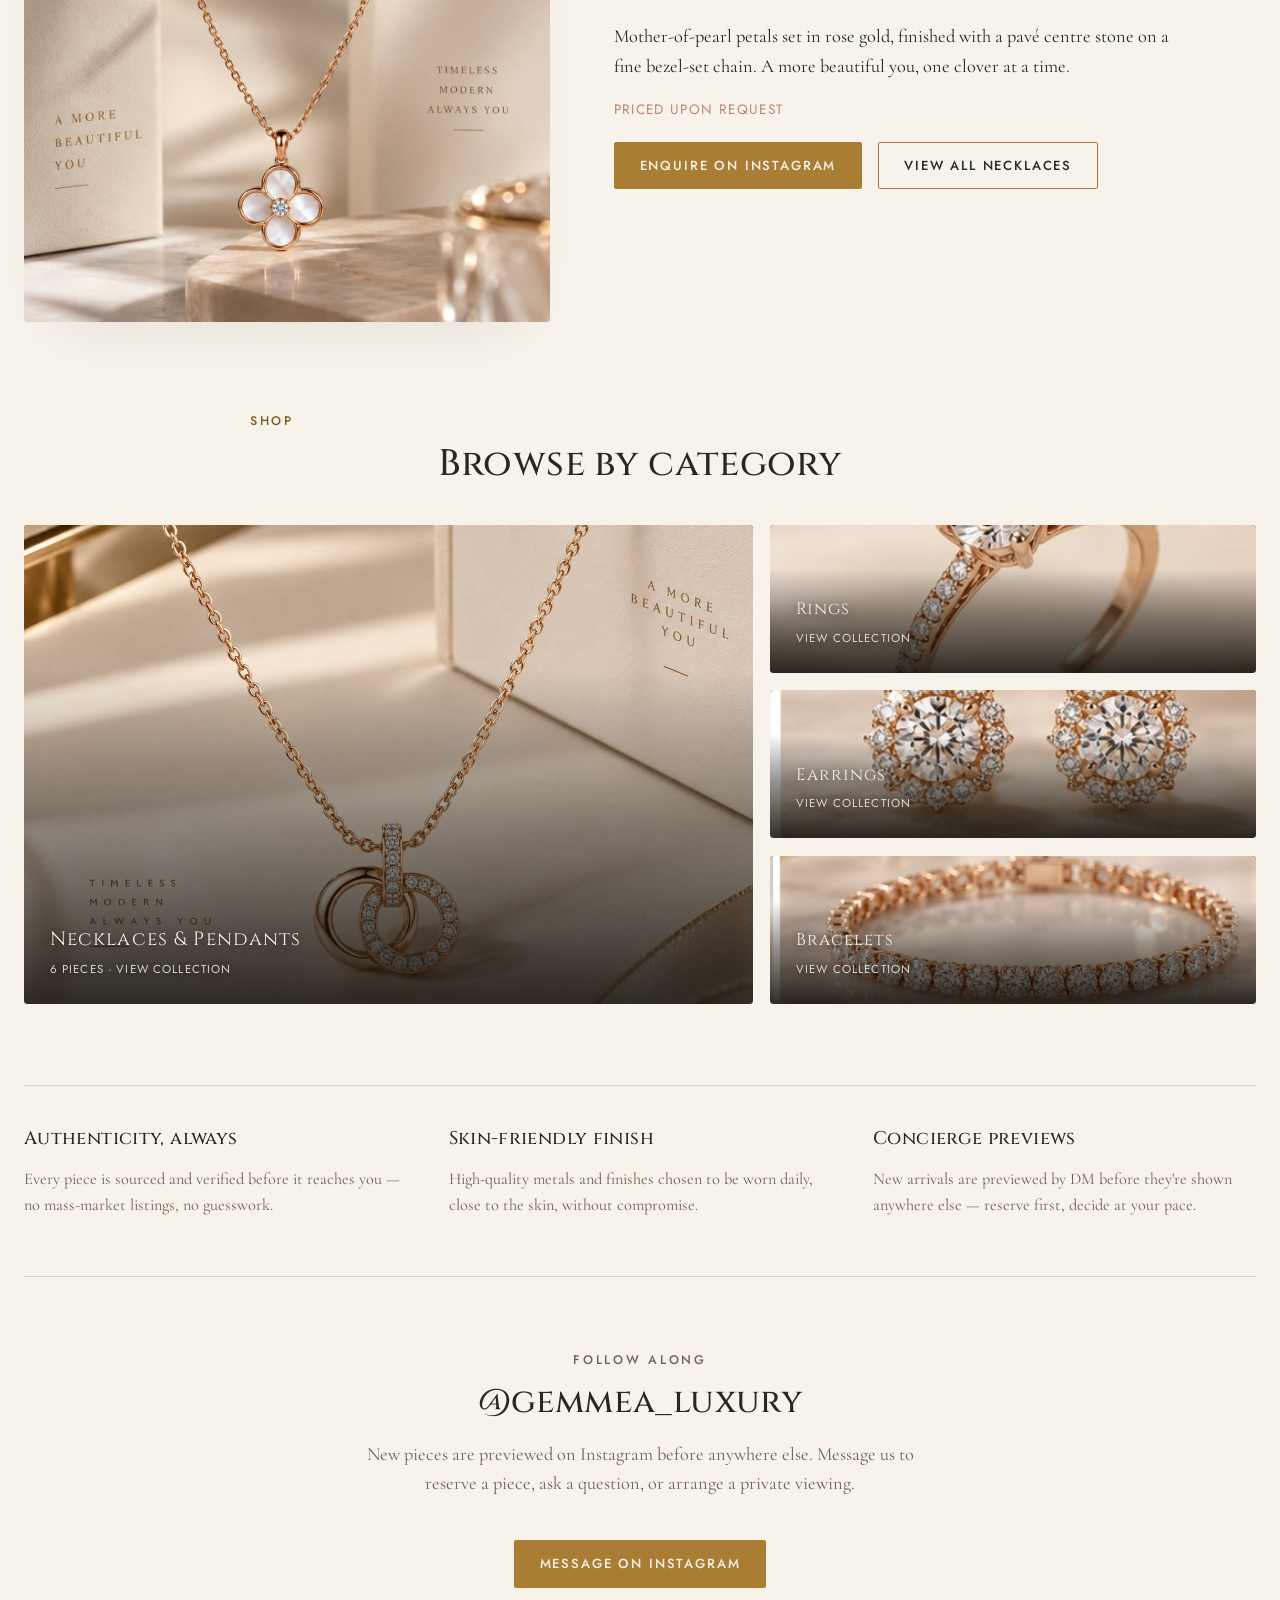
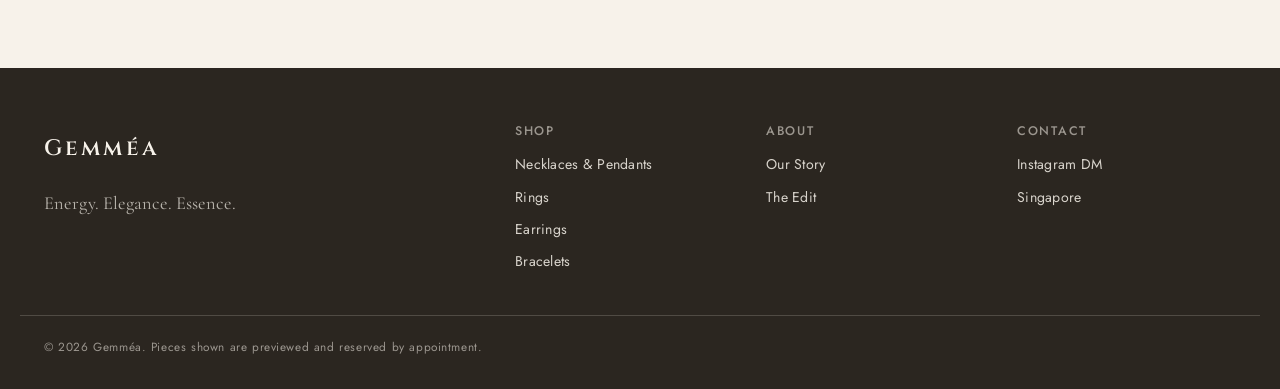
==== commit 77495267: "Add files via upload" ====
--- a/index.html
+++ b/index.html
@@ -310,16 +310,21 @@
   .tile:hover img{transform:scale(1.06);}
   .tile::after{
     content:""; position:absolute; inset:0;
-    background:linear-gradient(180deg, rgba(20,16,10,0) 40%, rgba(20,16,10,0.7) 100%);
+    background:linear-gradient(180deg,
+      rgba(20,16,10,0) 30%,
+      rgba(20,16,10,0.45) 62%,
+      rgba(20,16,10,0.88) 100%);
   }
   .tile-label, .tile-note{
     position:relative; z-index:1;
+    text-shadow:0 1px 8px rgba(20,16,10,0.55);
   }
   .tile-large .tile-label{
     font-family:'Cinzel', serif; font-size:1.2rem; letter-spacing:0.06em;
   }
-  .tile-small{
-    flex-direction:column; align-items:flex-start; gap:0.35rem;
+  .tile-small, .tile-large{
+    flex-direction:column; align-items:flex-start;
+    justify-content:flex-end; gap:0.35rem;
   }
   .tile-small .tile-label{
     font-family:'Cinzel', serif; font-size:1.05rem; letter-spacing:0.06em;
@@ -467,7 +472,10 @@
       <h2>The Clover Pendant</h2>
       <p>Mother-of-pearl petals set in rose gold, finished with a pav&eacute; centre stone on a fine bezel-set chain. A more beautiful you, one clover at a time.</p>
       <p class="price">Priced upon request</p>
-      <a class="btn btn-primary" href="https://www.instagram.com/gemmea_luxury" target="_blank" rel="noopener">Enquire on Instagram</a>
+      <div class="hero-actions" style="margin-top:0;">
+        <a class="btn btn-primary" href="https://www.instagram.com/gemmea_luxury" target="_blank" rel="noopener">Enquire on Instagram</a>
+        <a class="btn btn-ghost" href="necklaces.html">View all necklaces</a>
+      </div>
     </div>
   </section>
 
@@ -477,25 +485,26 @@
       <h2>Browse by category</h2>
     </div>
     <div class="mosaic">
-      <div class="tile tile-large">
+      <a class="tile tile-large" href="necklaces.html">
         <img src="double-ring-necklace.jpg" alt="Rose-gold interlocking double-ring pendant necklace with pav&eacute; diamonds" />
         <span class="tile-label">Necklaces &amp; Pendants</span>
-      </div>
-      <div class="tile tile-small">
-        <img src="ring.jpg" alt="Gemm&eacute;a ring on display" />
+        <span class="tile-note">6 pieces &middot; View collection</span>
+      </a>
+      <a class="tile tile-small" href="rings.html">
+        <img src="ring.jpg" alt="Rose-gold solitaire ring with a round brilliant stone and pav&eacute; shoulders" />
         <span class="tile-label">Rings</span>
-        <span class="tile-note">Previewed via DM</span>
-      </div>
-      <div class="tile tile-small">
-        <img src="earrings.jpg" alt="Gemm&eacute;a earrings on display" />
+        <span class="tile-note">View collection</span>
+      </a>
+      <a class="tile tile-small" href="earrings.html">
+        <img src="earrings.jpg" alt="Rose-gold halo stud earrings set with round brilliant stones" />
         <span class="tile-label">Earrings</span>
-        <span class="tile-note">Previewed via DM</span>
-      </div>
-      <div class="tile tile-small">
-        <img src="bracelet.jpg" alt="Gemm&eacute;a bracelet on display" />
+        <span class="tile-note">View collection</span>
+      </a>
+      <a class="tile tile-small" href="bracelets.html">
+        <img src="bracelet.jpg" alt="Rose-gold tennis bracelet set with a line of claw-set round brilliant stones" />
         <span class="tile-label">Bracelets</span>
-        <span class="tile-note">Previewed via DM</span>
-      </div>
+        <span class="tile-note">View collection</span>
+      </a>
     </div>
   </section>
 
@@ -536,10 +545,10 @@
     <div class="footer-cols">
       <div>
         <h4>Shop</h4>
-        <a href="#collections">Necklaces &amp; Pendants</a>
-        <a href="#collections">Rings</a>
-        <a href="#collections">Earrings</a>
-        <a href="#collections">Bracelets</a>
+        <a href="necklaces.html">Necklaces &amp; Pendants</a>
+        <a href="rings.html">Rings</a>
+        <a href="earrings.html">Earrings</a>
+        <a href="bracelets.html">Bracelets</a>
       </div>
       <div>
         <h4>About</h4>
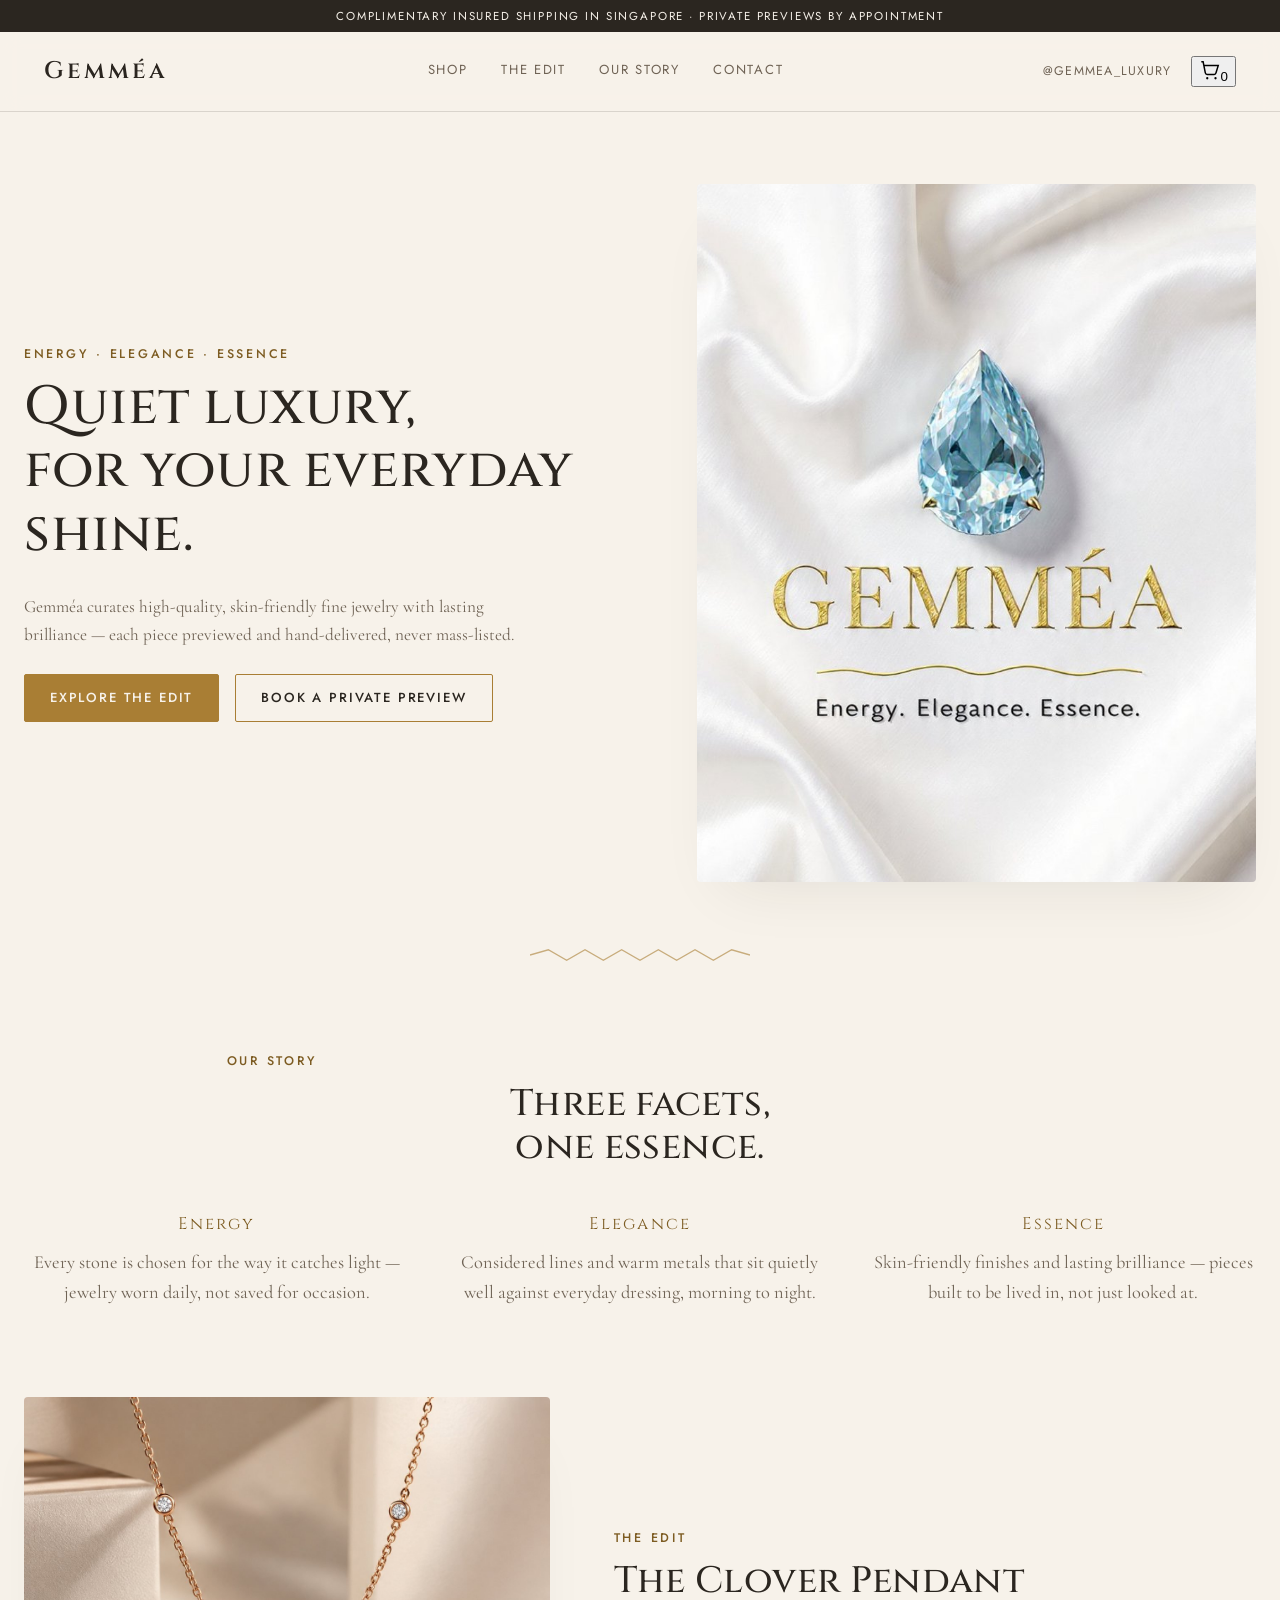
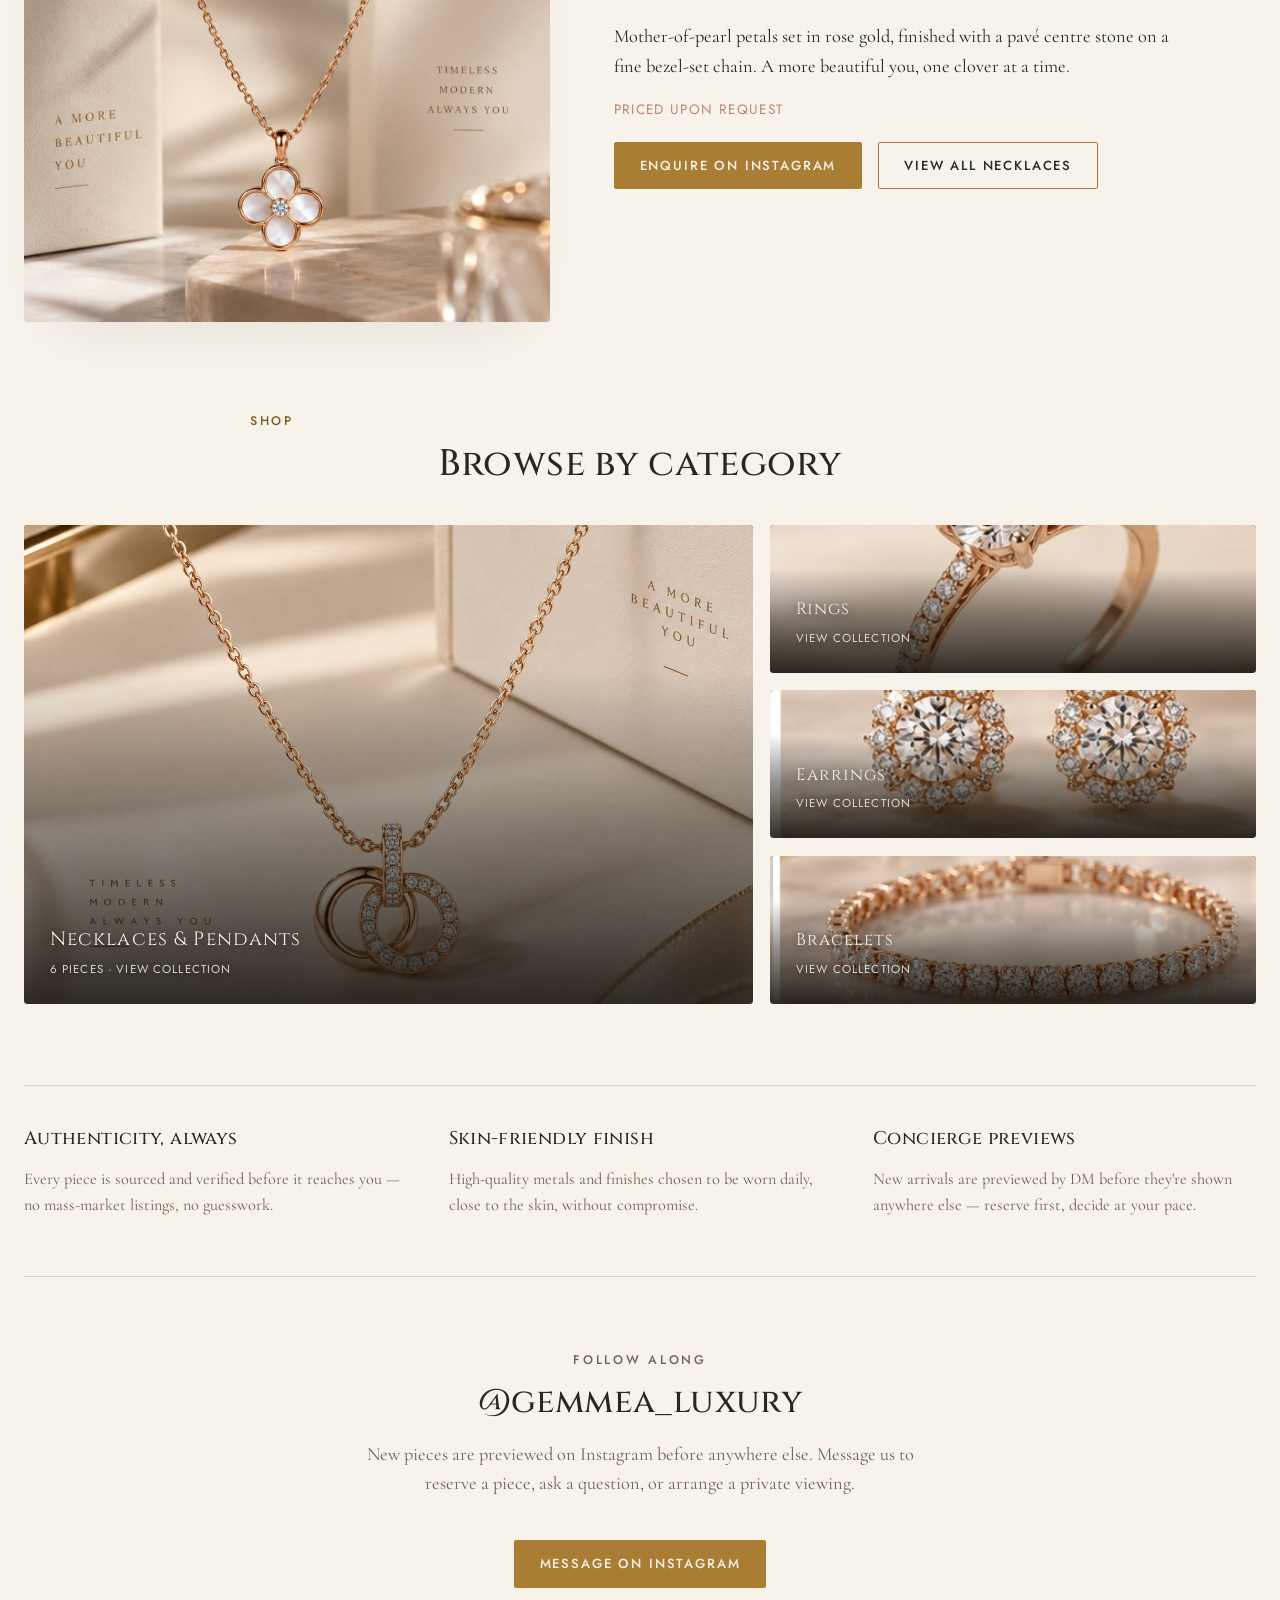
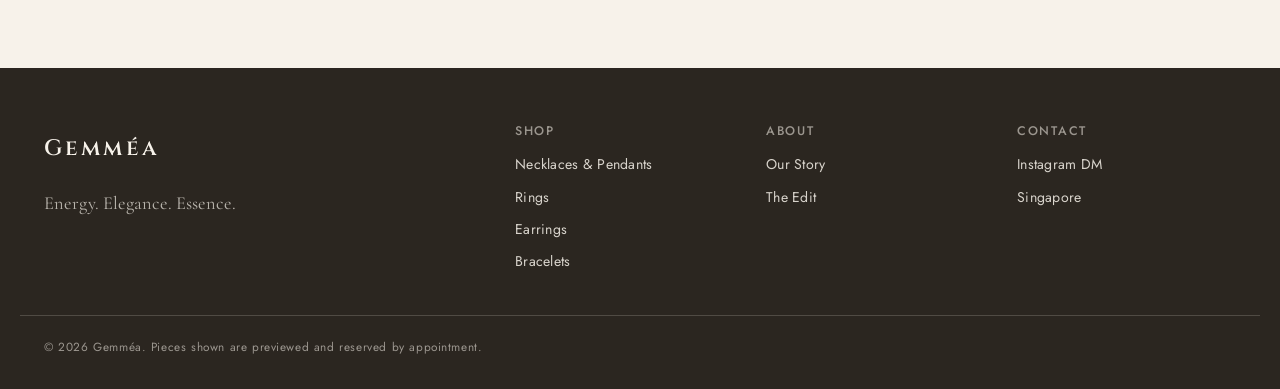
==== commit 1fc1486f: "Add files via upload" ====
--- a/index.html
+++ b/index.html
@@ -584,5 +584,7 @@
 
   })();
 </script>
+<script src="products.js"></script>
+<script src="cart.js"></script>
 </body>
 </html>
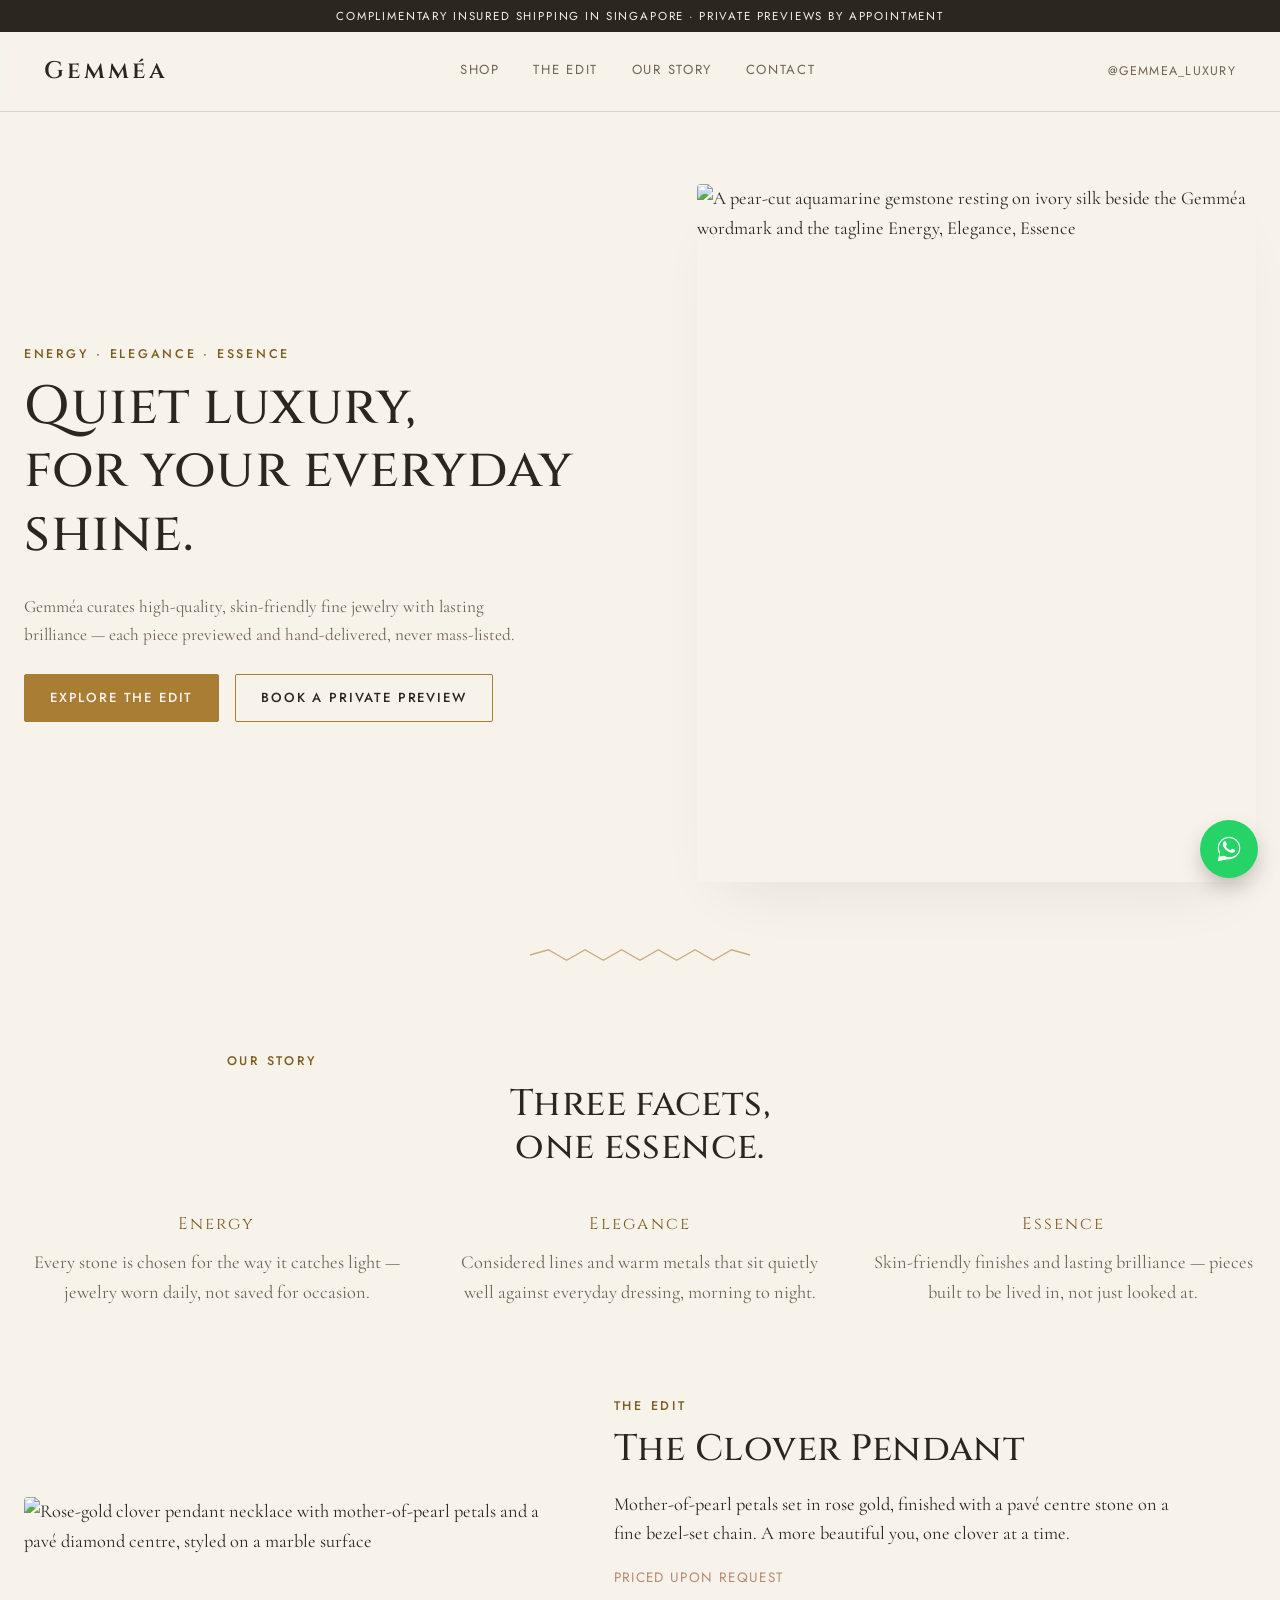
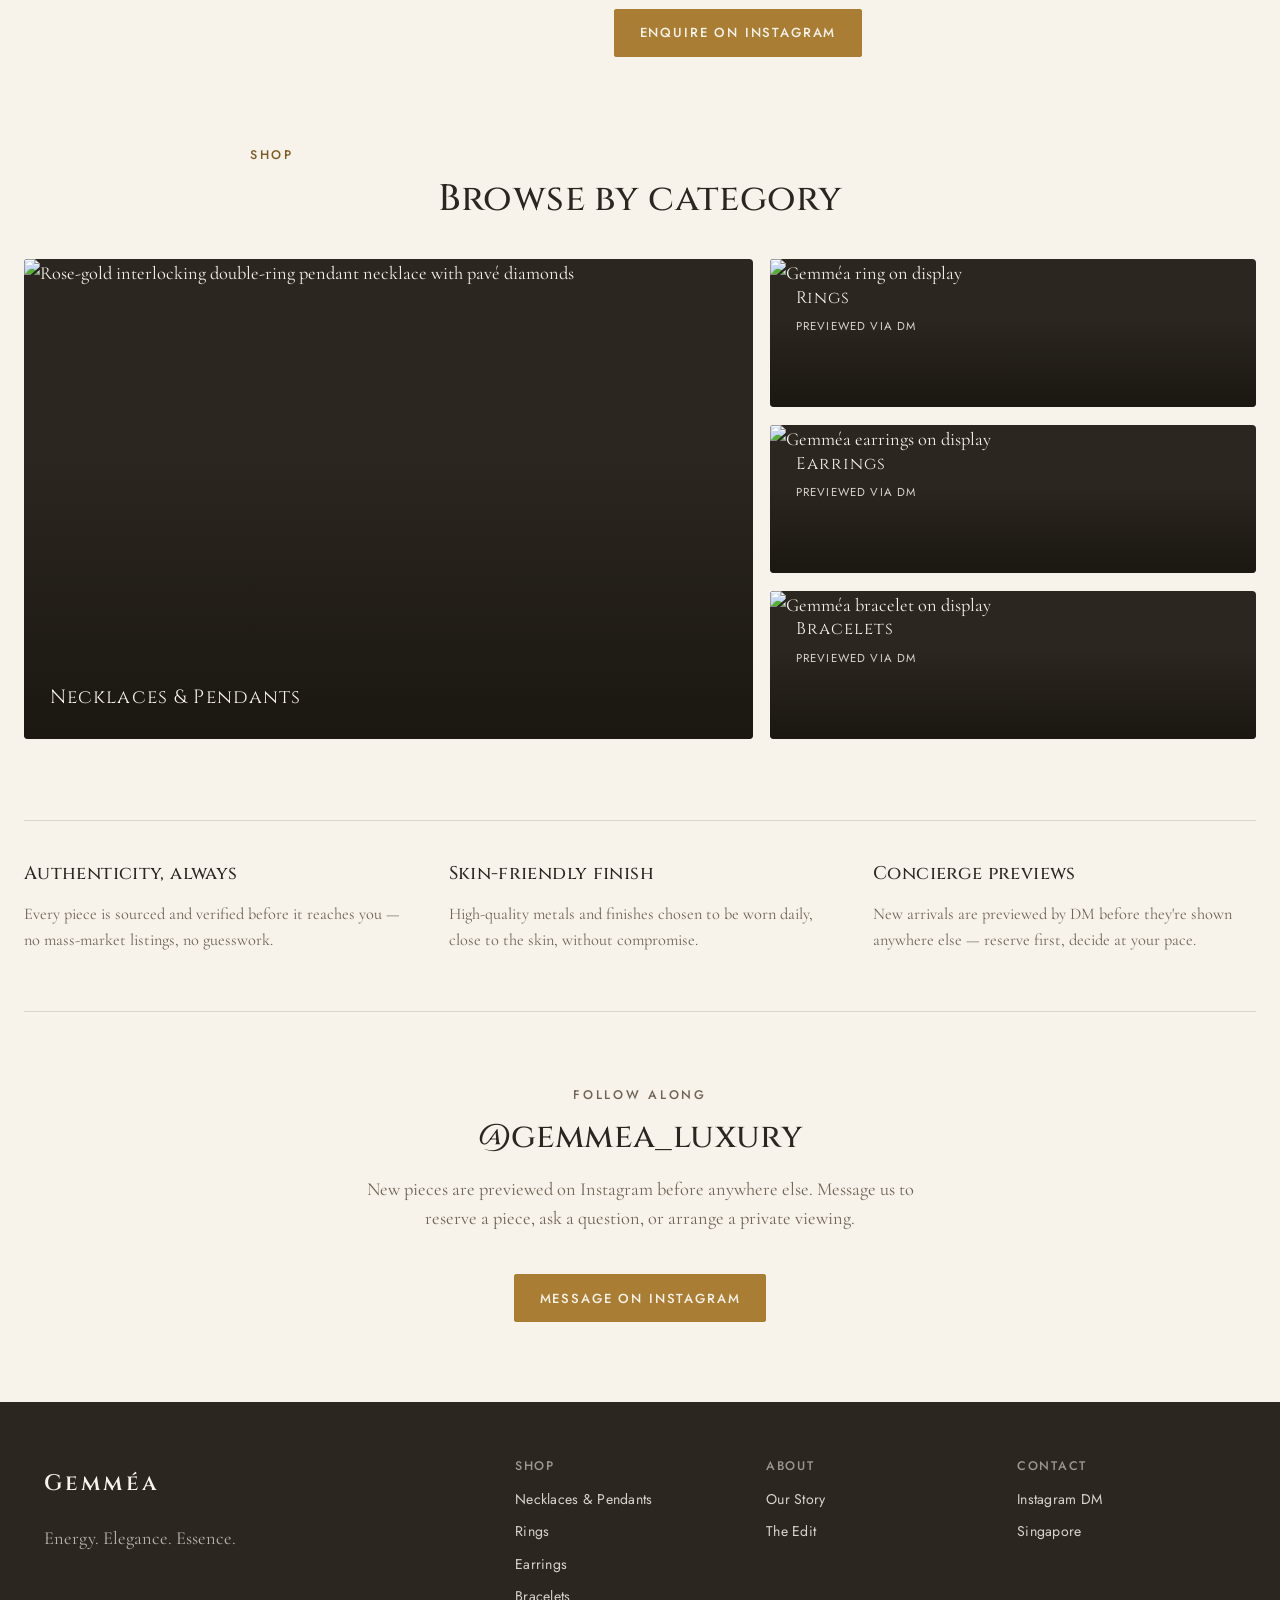
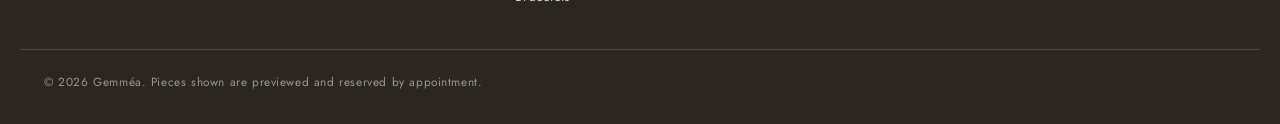
==== commit d73c51c3: "Add files via upload" ====
--- a/index.html
+++ b/index.html
@@ -1,18 +1,8 @@
-<!DOCTYPE html>
+<!doctype html>
 <html lang="en">
 <head>
 <meta charset="utf-8">
-<meta name="viewport" content="width=device-width, initial-scale=1">
-<meta name="description" content="Gemmea - quiet luxury jewellery for your everyday shine. High-quality, skin-friendly pieces with lasting brilliance. Energy. Elegance. Essence.">
-<meta name="theme-color" content="#f7f2ea">
-<link rel="canonical" href="https://mqleong-cpu.github.io/GEMMEA-Luxury/">
-<link rel="icon" href="gemmea-logo.jpg">
-<meta property="og:type" content="website">
-<meta property="og:title" content="Gemmea - Quiet luxury for your everyday shine">
-<meta property="og:description" content="High-quality, skin-friendly fine jewellery with lasting brilliance. Previewed and reserved by DM.">
-<meta property="og:image" content="https://mqleong-cpu.github.io/GEMMEA-Luxury/gemmea-logo.jpg">
-<meta property="og:url" content="https://mqleong-cpu.github.io/GEMMEA-Luxury/">
-<meta name="twitter:card" content="summary_large_image">
+<meta name="viewport" content="width=device-width,initial-scale=1">
 <title>Gemméa</title>
 <link rel="stylesheet" href="https://fonts.googleapis.com/css2?family=Cinzel:wght@400;500;600&family=Cormorant+Garamond:ital,wght@0,400;0,500;0,600;1,400;1,500&family=Jost:wght@300;400;500&display=swap">
 <style>
@@ -30,6 +20,8 @@
     --line:rgba(43,38,32,0.14);
     --shadow:rgba(43,38,32,0.10);
     --focus:#3f6b78;
+    --whatsapp:#25d366;
+    --whatsapp-deep:#1da851;
     color-scheme: light;
   }
 
@@ -310,21 +302,16 @@
   .tile:hover img{transform:scale(1.06);}
   .tile::after{
     content:""; position:absolute; inset:0;
-    background:linear-gradient(180deg,
-      rgba(20,16,10,0) 30%,
-      rgba(20,16,10,0.45) 62%,
-      rgba(20,16,10,0.88) 100%);
+    background:linear-gradient(180deg, rgba(20,16,10,0) 40%, rgba(20,16,10,0.7) 100%);
   }
   .tile-label, .tile-note{
     position:relative; z-index:1;
-    text-shadow:0 1px 8px rgba(20,16,10,0.55);
   }
   .tile-large .tile-label{
     font-family:'Cinzel', serif; font-size:1.2rem; letter-spacing:0.06em;
   }
-  .tile-small, .tile-large{
-    flex-direction:column; align-items:flex-start;
-    justify-content:flex-end; gap:0.35rem;
+  .tile-small{
+    flex-direction:column; align-items:flex-start; gap:0.35rem;
   }
   .tile-small .tile-label{
     font-family:'Cinzel', serif; font-size:1.05rem; letter-spacing:0.06em;
@@ -388,6 +375,61 @@
     border-top:1px solid color-mix(in srgb, var(--bg) 18%, transparent);
     font-family:'Jost', sans-serif; font-size:0.74rem; letter-spacing:0.05em;
     color:color-mix(in srgb, var(--bg) 55%, transparent);
+  }
+
+  /* whatsapp floating button */
+  .whatsapp-float{
+    position:fixed;
+    right:1.4rem;
+    bottom:1.4rem;
+    z-index:150;
+    display:flex;
+    align-items:center;
+    gap:0.7em;
+    background:var(--whatsapp);
+    color:#fff;
+    width:58px;
+    height:58px;
+    border-radius:50%;
+    box-shadow:0 10px 26px -8px rgba(20,16,10,0.45);
+    text-decoration:none;
+    overflow:hidden;
+    transition:width 0.3s ease, background 0.25s ease, box-shadow 0.25s ease, transform 0.2s ease;
+  }
+  .whatsapp-float svg{
+    width:30px; height:30px; flex:0 0 30px;
+    margin-left:14px;
+  }
+  .whatsapp-float .wa-label{
+    font-family:'Jost', sans-serif;
+    font-size:0.82rem;
+    letter-spacing:0.06em;
+    white-space:nowrap;
+    opacity:0;
+    max-width:0;
+    transition:opacity 0.2s ease;
+    padding-right:0;
+  }
+  .whatsapp-float:hover,
+  .whatsapp-float:focus-visible{
+    width:186px;
+    background:var(--whatsapp-deep);
+    box-shadow:0 14px 30px -8px rgba(20,16,10,0.5);
+  }
+  .whatsapp-float:hover .wa-label,
+  .whatsapp-float:focus-visible .wa-label{
+    opacity:1;
+    max-width:140px;
+    padding-right:16px;
+  }
+  .whatsapp-float:active{transform:scale(0.96);}
+  @media (prefers-reduced-motion: reduce){
+    .whatsapp-float{transition:none;}
+    .whatsapp-float .wa-label{transition:none;}
+  }
+  @media (max-width:520px){
+    .whatsapp-float{right:1rem; bottom:1rem; width:52px; height:52px;}
+    .whatsapp-float svg{width:26px; height:26px; margin-left:13px;}
   }
 </style>
 </head>
@@ -436,7 +478,7 @@
       </div>
     </div>
     <div class="hero-media reveal">
-      <img src="gemmea-logo.jpg" alt="A pear-cut aquamarine gemstone resting on ivory silk beside the Gemm&eacute;a wordmark and the tagline Energy, Elegance, Essence" />
+      <img src="images/gemmea-logo.jpg" alt="A pear-cut aquamarine gemstone resting on ivory silk beside the Gemm&eacute;a wordmark and the tagline Energy, Elegance, Essence" />
     </div>
   </section>
 
@@ -465,17 +507,14 @@
 
   <section class="featured reveal" id="featured">
     <div class="featured-media">
-      <img src="clover-pendant.jpg" alt="Rose-gold clover pendant necklace with mother-of-pearl petals and a pav&eacute; diamond centre, styled on a marble surface" />
+      <img src="images/clover-pendant.png" alt="Rose-gold clover pendant necklace with mother-of-pearl petals and a pav&eacute; diamond centre, styled on a marble surface" />
     </div>
     <div class="featured-copy">
       <p class="eyebrow">The Edit</p>
       <h2>The Clover Pendant</h2>
       <p>Mother-of-pearl petals set in rose gold, finished with a pav&eacute; centre stone on a fine bezel-set chain. A more beautiful you, one clover at a time.</p>
       <p class="price">Priced upon request</p>
-      <div class="hero-actions" style="margin-top:0;">
-        <a class="btn btn-primary" href="https://www.instagram.com/gemmea_luxury" target="_blank" rel="noopener">Enquire on Instagram</a>
-        <a class="btn btn-ghost" href="necklaces.html">View all necklaces</a>
-      </div>
+      <a class="btn btn-primary" href="https://www.instagram.com/gemmea_luxury" target="_blank" rel="noopener">Enquire on Instagram</a>
     </div>
   </section>
 
@@ -485,26 +524,25 @@
       <h2>Browse by category</h2>
     </div>
     <div class="mosaic">
-      <a class="tile tile-large" href="necklaces.html">
-        <img src="double-ring-necklace.jpg" alt="Rose-gold interlocking double-ring pendant necklace with pav&eacute; diamonds" />
+      <div class="tile tile-large">
+        <img src="images/double-ring-necklace.png" alt="Rose-gold interlocking double-ring pendant necklace with pav&eacute; diamonds" />
         <span class="tile-label">Necklaces &amp; Pendants</span>
-        <span class="tile-note">6 pieces &middot; View collection</span>
-      </a>
-      <a class="tile tile-small" href="rings.html">
-        <img src="ring.jpg" alt="Rose-gold solitaire ring with a round brilliant stone and pav&eacute; shoulders" />
+      </div>
+      <div class="tile tile-small">
+        <img src="images/ring.jpg" alt="Gemm&eacute;a ring on display" />
         <span class="tile-label">Rings</span>
-        <span class="tile-note">View collection</span>
-      </a>
-      <a class="tile tile-small" href="earrings.html">
-        <img src="earrings.jpg" alt="Rose-gold halo stud earrings set with round brilliant stones" />
+        <span class="tile-note">Previewed via DM</span>
+      </div>
+      <div class="tile tile-small">
+        <img src="images/earrings.jpg" alt="Gemm&eacute;a earrings on display" />
         <span class="tile-label">Earrings</span>
-        <span class="tile-note">View collection</span>
-      </a>
-      <a class="tile tile-small" href="bracelets.html">
-        <img src="bracelet.jpg" alt="Rose-gold tennis bracelet set with a line of claw-set round brilliant stones" />
+        <span class="tile-note">Previewed via DM</span>
+      </div>
+      <div class="tile tile-small">
+        <img src="images/bracelet.jpg" alt="Gemm&eacute;a bracelet on display" />
         <span class="tile-label">Bracelets</span>
-        <span class="tile-note">View collection</span>
-      </a>
+        <span class="tile-note">Previewed via DM</span>
+      </div>
     </div>
   </section>
 
@@ -545,10 +583,10 @@
     <div class="footer-cols">
       <div>
         <h4>Shop</h4>
-        <a href="necklaces.html">Necklaces &amp; Pendants</a>
-        <a href="rings.html">Rings</a>
-        <a href="earrings.html">Earrings</a>
-        <a href="bracelets.html">Bracelets</a>
+        <a href="#collections">Necklaces &amp; Pendants</a>
+        <a href="#collections">Rings</a>
+        <a href="#collections">Earrings</a>
+        <a href="#collections">Bracelets</a>
       </div>
       <div>
         <h4>About</h4>
@@ -564,6 +602,11 @@
   </div>
   <p class="footer-bottom">&copy; 2026 Gemm&eacute;a. Pieces shown are previewed and reserved by appointment.</p>
 </footer>
+
+<a class="whatsapp-float" href="https://wa.me/6588181619?text=Hi%20Gemm%C3%A9a%2C%20I%27d%20like%20to%20enquire%20about%20a%20piece." target="_blank" rel="noopener" aria-label="Chat with Gemméa on WhatsApp">
+  <svg viewBox="0 0 32 32" fill="currentColor" aria-hidden="true"><path d="M16.02 3C9.4 3 4.02 8.36 4.02 15c0 2.23.6 4.32 1.65 6.12L4 29l8.06-1.62A11.9 11.9 0 0 0 16.02 27C22.65 27 28 21.64 28 15S22.65 3 16.02 3zm0 21.8c-1.94 0-3.75-.55-5.28-1.5l-.38-.22-4.78.96.98-4.66-.25-.4A9.76 9.76 0 0 1 5.22 15c0-5.96 4.85-10.8 10.8-10.8S26.8 9.04 26.8 15 21.98 24.8 16.02 24.8zm5.98-8.1c-.33-.16-1.93-.95-2.23-1.06-.3-.11-.52-.16-.74.16-.22.33-.85 1.06-1.04 1.27-.19.22-.38.24-.71.08-.33-.16-1.4-.52-2.66-1.65-.98-.87-1.65-1.95-1.84-2.28-.19-.33-.02-.5.14-.67.15-.15.33-.38.5-.57.16-.19.22-.33.33-.55.11-.22.05-.41-.03-.57-.08-.16-.74-1.79-1.02-2.45-.27-.65-.54-.56-.74-.57l-.63-.01c-.22 0-.57.08-.87.41-.3.33-1.14 1.11-1.14 2.71s1.17 3.14 1.33 3.36c.16.22 2.3 3.51 5.57 4.92.78.34 1.38.54 1.86.69.78.25 1.49.21 2.05.13.63-.09 1.93-.79 2.2-1.55.27-.76.27-1.42.19-1.55-.08-.14-.3-.22-.63-.38z"/></svg>
+  <span class="wa-label">Chat on WhatsApp</span>
+</a>
 
 <script>
   (function(){
@@ -584,7 +627,5 @@
 
   })();
 </script>
-<script src="products.js"></script>
-<script src="cart.js"></script>
 </body>
 </html>
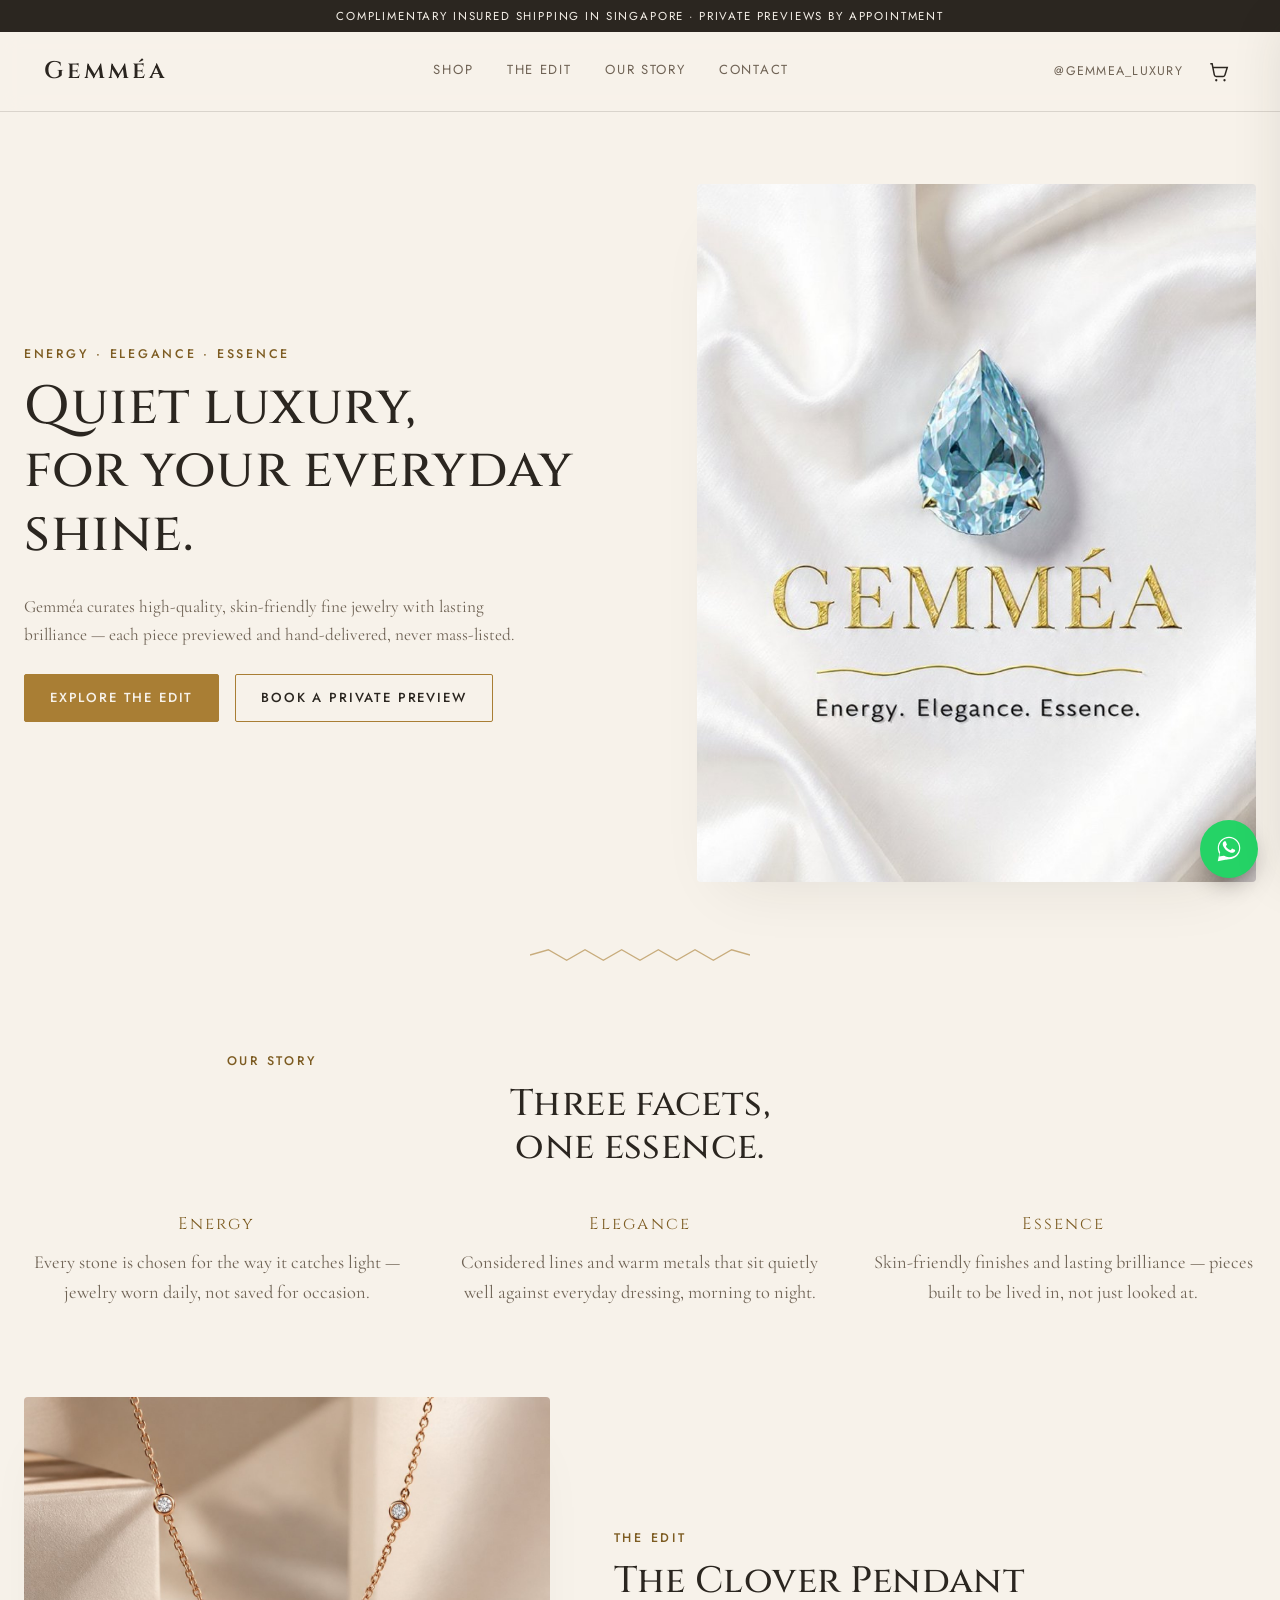
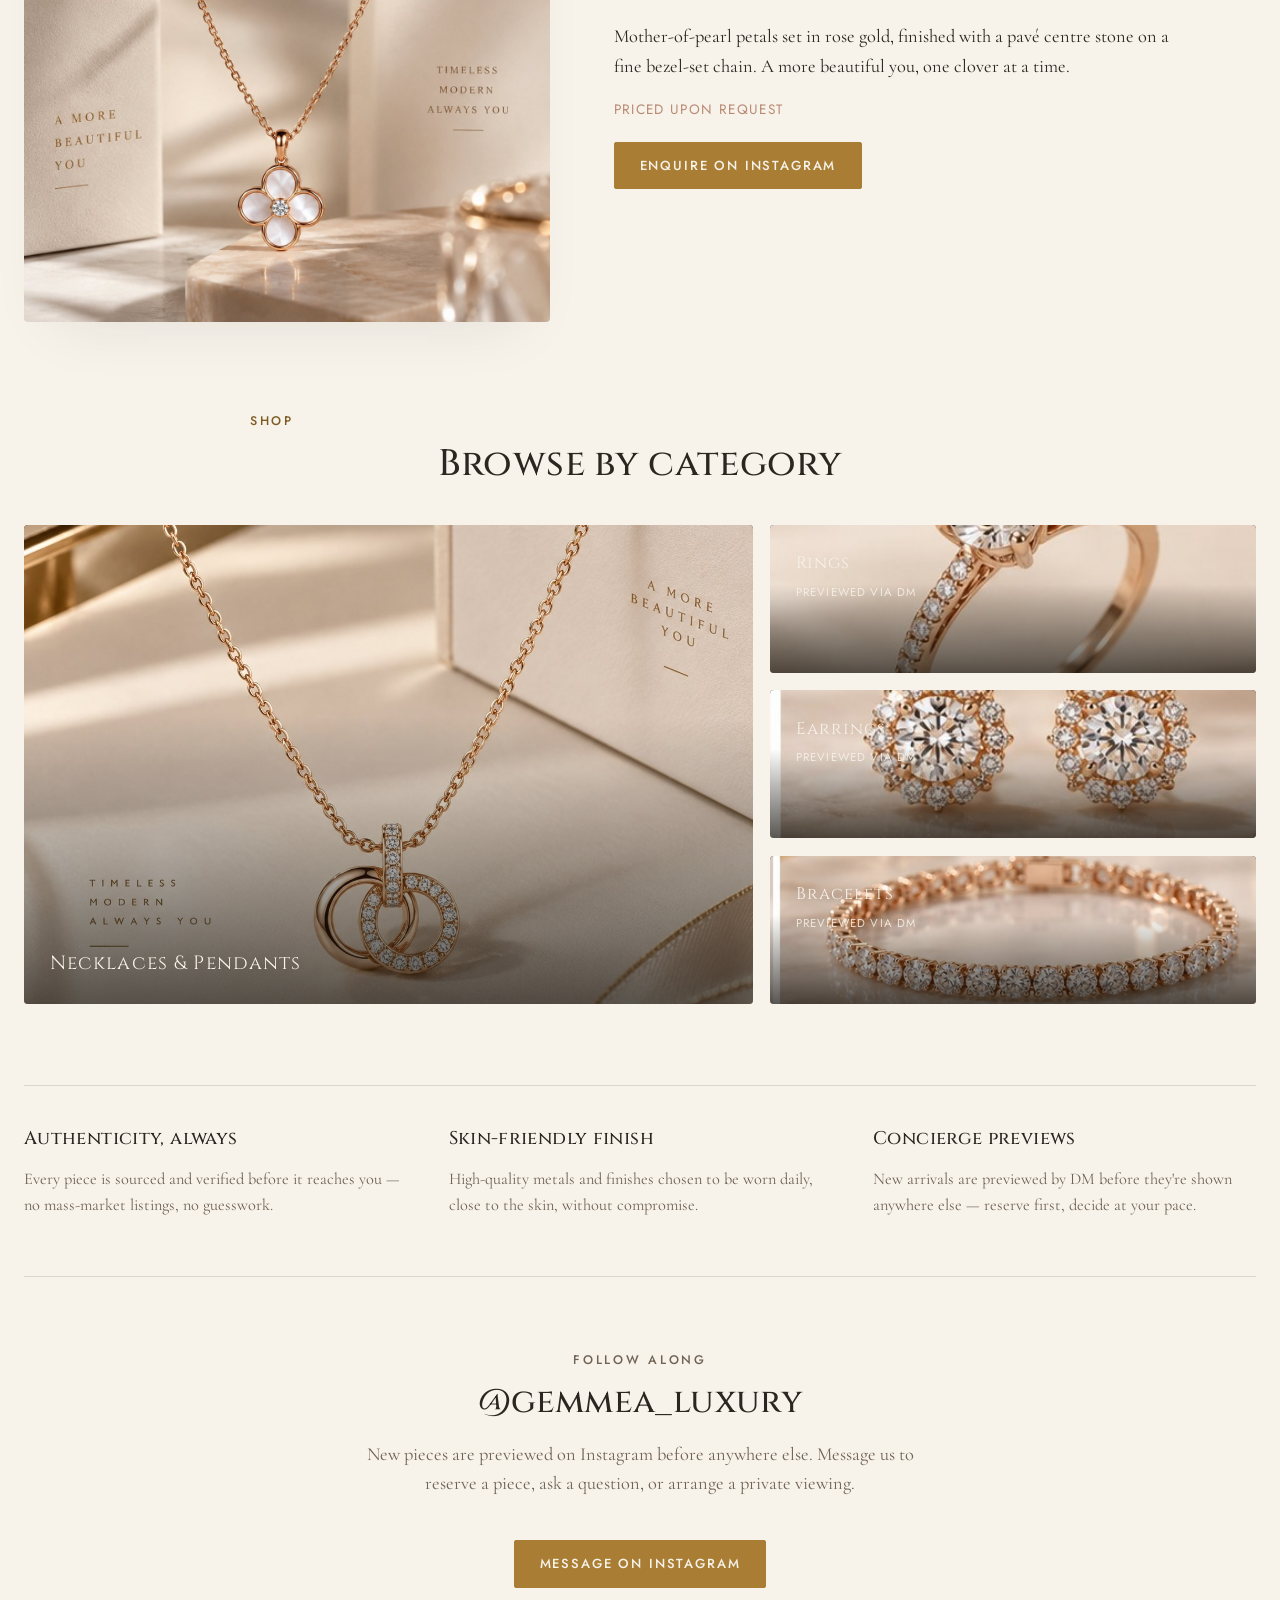
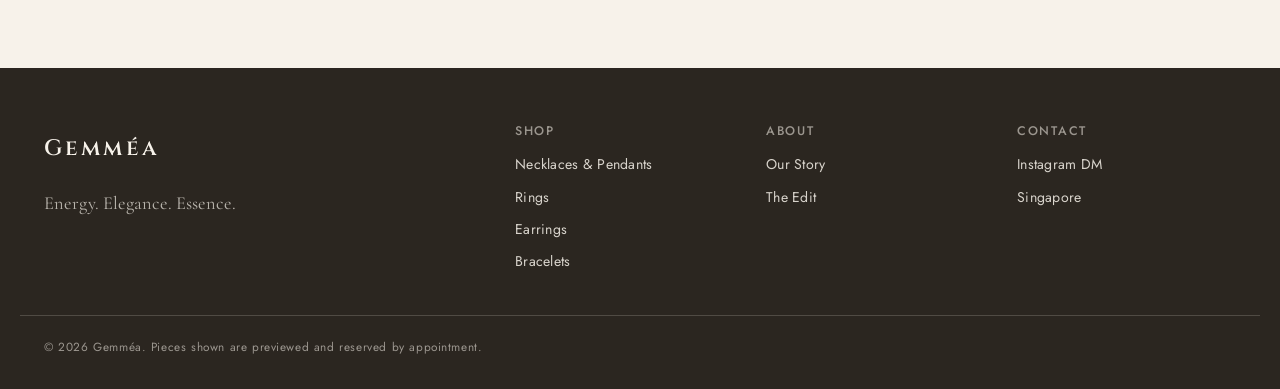
==== commit eea48d6a: "Add files via upload" ====
--- a/index.html
+++ b/index.html
@@ -431,6 +431,116 @@
     .whatsapp-float{right:1rem; bottom:1rem; width:52px; height:52px;}
     .whatsapp-float svg{width:26px; height:26px; margin-left:13px;}
   }
+
+  /* ==========================================================================
+     Cart — icon, drawer, line items
+     ========================================================================== */
+  .cart-toggle{
+    position:relative;
+    display:flex; align-items:center; justify-content:center;
+    width:34px; height:34px;
+    background:none; border:none; cursor:pointer; padding:0;
+    color:var(--ink);
+  }
+  .cart-toggle:hover{color:var(--gold-deep);}
+  .cart-badge{
+    position:absolute; top:-4px; right:-6px;
+    min-width:16px; height:16px; padding:0 3px;
+    display:flex; align-items:center; justify-content:center;
+    border-radius:50%;
+    background:var(--gold); color:#fff;
+    font-family:'Jost', sans-serif; font-size:0.62rem; font-weight:500;
+    opacity:0; transform:scale(0.6); transition:opacity 0.15s ease, transform 0.15s ease;
+  }
+  .cart-badge.is-visible{opacity:1; transform:scale(1);}
+
+  .cart-overlay{
+    position:fixed; inset:0; z-index:300;
+    background:rgba(20,16,10,0.4);
+    opacity:0; transition:opacity 0.2s ease;
+  }
+  .cart-overlay.is-open{opacity:1;}
+
+  .cart-drawer{
+    position:fixed; top:0; right:0; bottom:0; z-index:301;
+    width:min(400px, 100vw);
+    background:var(--surface); color:var(--ink);
+    border-left:1px solid var(--line);
+    box-shadow:-24px 0 48px -24px var(--shadow);
+    display:flex; flex-direction:column;
+    transform:translateX(100%);
+    transition:transform 0.25s ease;
+  }
+  .cart-drawer.is-open{transform:translateX(0);}
+
+  .cart-drawer-head{
+    display:flex; align-items:center; justify-content:space-between;
+    padding:1.3rem 1.5rem; border-bottom:1px solid var(--line);
+  }
+  .cart-drawer-head h2{
+    font-family:'Cinzel', serif; font-weight:600; font-size:1.15rem; margin:0;
+  }
+  .cart-close{
+    background:none; border:none; cursor:pointer;
+    font-size:1.6rem; line-height:1; color:var(--ink-soft); padding:0;
+  }
+  .cart-close:hover{color:var(--ink);}
+
+  .cart-lines{
+    flex:1; overflow-y:auto; padding:1rem 1.5rem;
+    display:flex; flex-direction:column; gap:1.1rem;
+  }
+  .cart-empty{
+    font-family:'Jost', sans-serif; font-size:0.85rem; color:var(--ink-soft);
+    text-align:center; margin-top:2rem;
+  }
+  .cart-line{
+    display:flex; gap:0.9rem; padding-bottom:1.1rem;
+    border-bottom:1px solid var(--line);
+  }
+  .cart-line img{
+    width:72px; height:72px; object-fit:cover; border-radius:3px;
+    background:var(--bg-alt); flex-shrink:0;
+  }
+  .cart-line-body{display:flex; flex-direction:column; gap:0.25rem; flex:1;}
+  .cart-line-name{font-size:1rem; margin:0; line-height:1.3;}
+  .cart-line-price{
+    font-family:'Jost', sans-serif; font-size:0.78rem; color:var(--ink-soft); margin:0;
+  }
+  .cart-line-qty{
+    display:flex; align-items:center; gap:0.6rem; margin-top:0.3rem;
+    font-family:'Jost', sans-serif; font-size:0.82rem;
+  }
+  .qty-btn{
+    width:22px; height:22px; border-radius:2px;
+    border:1px solid var(--line); background:transparent; color:var(--ink);
+    cursor:pointer; line-height:1;
+  }
+  .qty-btn:hover{border-color:var(--gold);}
+  .cart-line-remove{
+    margin-left:auto; background:none; border:none; cursor:pointer;
+    color:var(--ink-soft); font-size:0.72rem; letter-spacing:0.05em;
+    text-transform:uppercase; text-decoration:underline; padding:0;
+  }
+  .cart-line-remove:hover{color:var(--gold-deep);}
+
+  .cart-drawer-foot{
+    padding:1.2rem 1.5rem 1.6rem; border-top:1px solid var(--line);
+  }
+  .cart-subtotal{
+    display:flex; align-items:center; justify-content:space-between;
+    font-family:'Jost', sans-serif; font-size:0.92rem; margin-bottom:0.5rem;
+  }
+  .cart-shipping-note{
+    font-family:'Jost', sans-serif; font-size:0.72rem; color:var(--ink-soft);
+    margin:0 0 1rem;
+  }
+  .cart-checkout-msg{
+    font-family:'Jost', sans-serif; font-size:0.76rem; color:#b5473e;
+    margin:0 0 0.8rem;
+  }
+  .cart-checkout-btn{width:100%; text-align:center;}
+  .cart-checkout-btn:disabled{opacity:0.5; cursor:not-allowed;}
 </style>
 </head>
 <body>
@@ -478,7 +588,7 @@
       </div>
     </div>
     <div class="hero-media reveal">
-      <img src="images/gemmea-logo.jpg" alt="A pear-cut aquamarine gemstone resting on ivory silk beside the Gemm&eacute;a wordmark and the tagline Energy, Elegance, Essence" />
+      <img src="gemmea-logo.jpg" alt="A pear-cut aquamarine gemstone resting on ivory silk beside the Gemm&eacute;a wordmark and the tagline Energy, Elegance, Essence" />
     </div>
   </section>
 
@@ -507,7 +617,7 @@
 
   <section class="featured reveal" id="featured">
     <div class="featured-media">
-      <img src="images/clover-pendant.png" alt="Rose-gold clover pendant necklace with mother-of-pearl petals and a pav&eacute; diamond centre, styled on a marble surface" />
+      <img src="clover-pendant.jpg" alt="Rose-gold clover pendant necklace with mother-of-pearl petals and a pav&eacute; diamond centre, styled on a marble surface" />
     </div>
     <div class="featured-copy">
       <p class="eyebrow">The Edit</p>
@@ -525,21 +635,21 @@
     </div>
     <div class="mosaic">
       <div class="tile tile-large">
-        <img src="images/double-ring-necklace.png" alt="Rose-gold interlocking double-ring pendant necklace with pav&eacute; diamonds" />
+        <img src="double-ring-necklace.jpg" alt="Rose-gold interlocking double-ring pendant necklace with pav&eacute; diamonds" />
         <span class="tile-label">Necklaces &amp; Pendants</span>
       </div>
       <div class="tile tile-small">
-        <img src="images/ring.jpg" alt="Gemm&eacute;a ring on display" />
+        <img src="ring.jpg" alt="Gemm&eacute;a ring on display" />
         <span class="tile-label">Rings</span>
         <span class="tile-note">Previewed via DM</span>
       </div>
       <div class="tile tile-small">
-        <img src="images/earrings.jpg" alt="Gemm&eacute;a earrings on display" />
+        <img src="earrings.jpg" alt="Gemm&eacute;a earrings on display" />
         <span class="tile-label">Earrings</span>
         <span class="tile-note">Previewed via DM</span>
       </div>
       <div class="tile tile-small">
-        <img src="images/bracelet.jpg" alt="Gemm&eacute;a bracelet on display" />
+        <img src="bracelet.jpg" alt="Gemm&eacute;a bracelet on display" />
         <span class="tile-label">Bracelets</span>
         <span class="tile-note">Previewed via DM</span>
       </div>
@@ -627,5 +737,7 @@
 
   })();
 </script>
+<script src="products.js"></script>
+<script src="cart.js"></script>
 </body>
 </html>
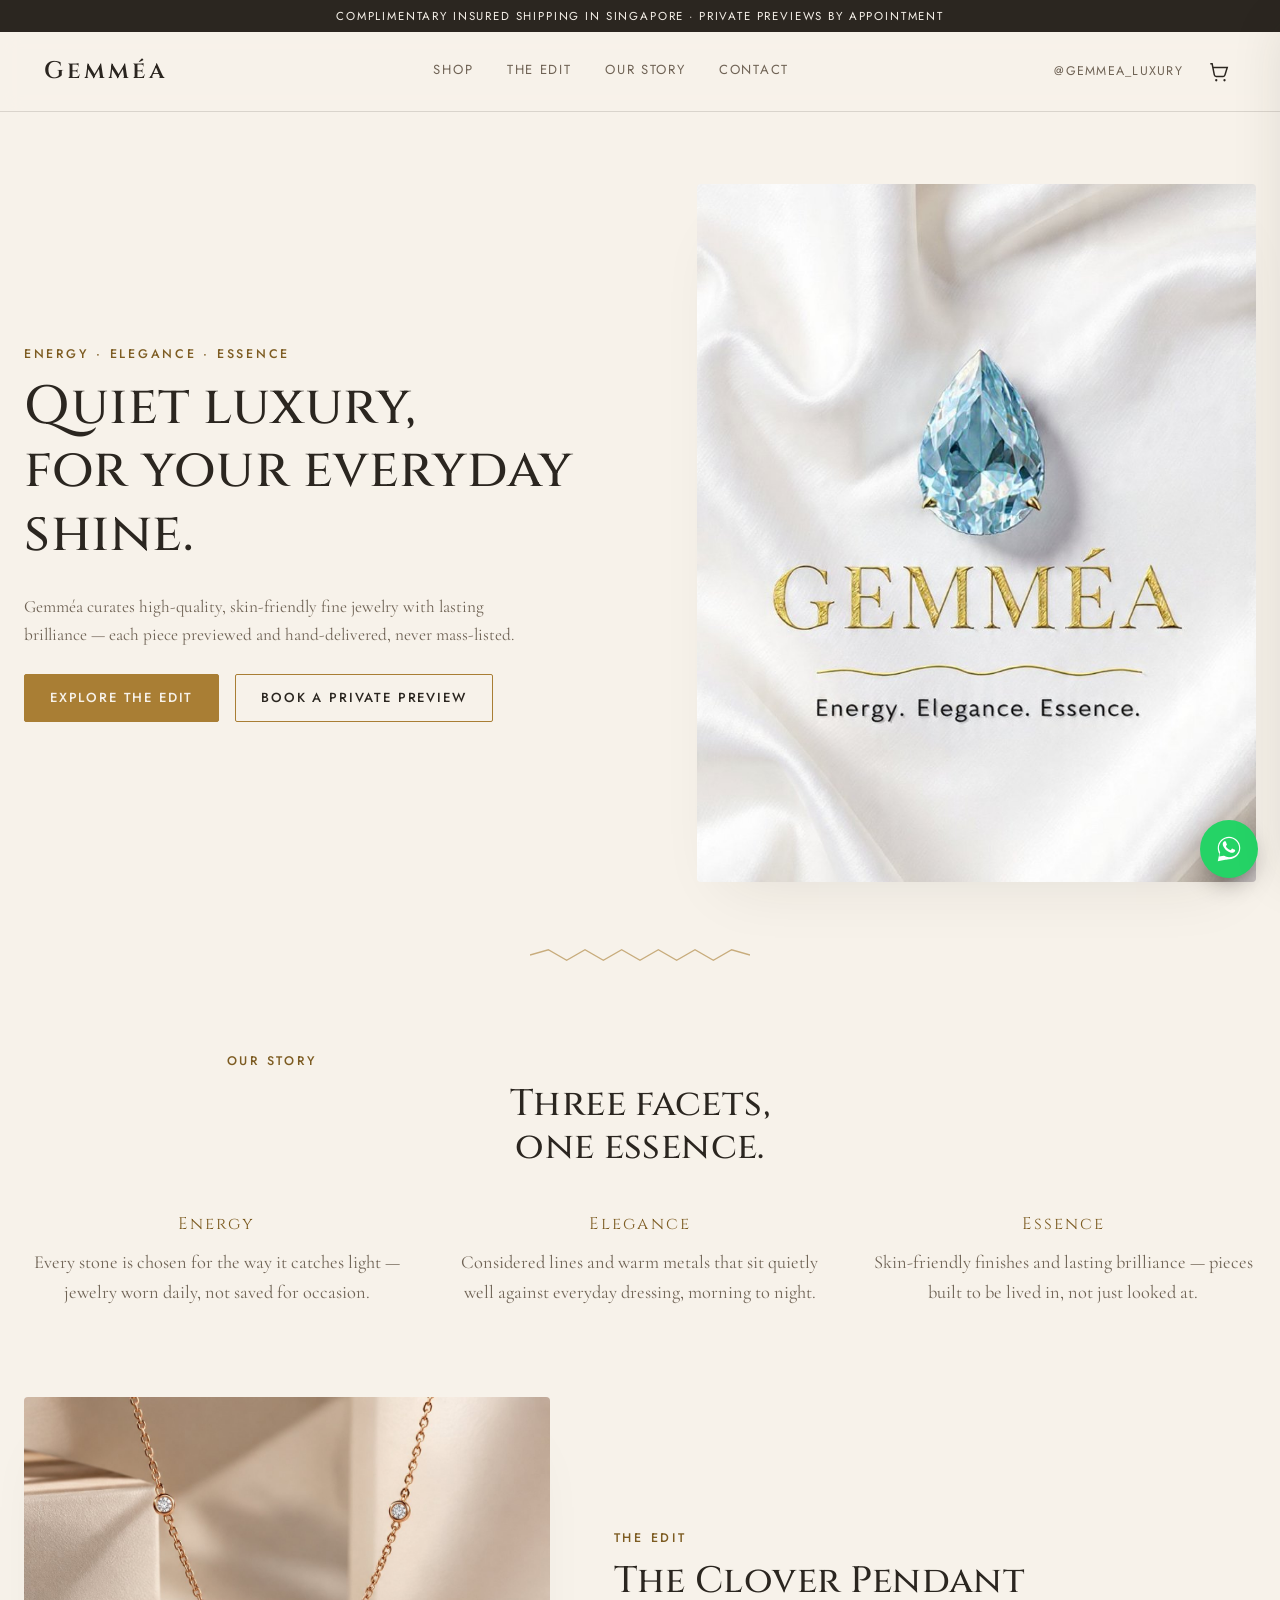
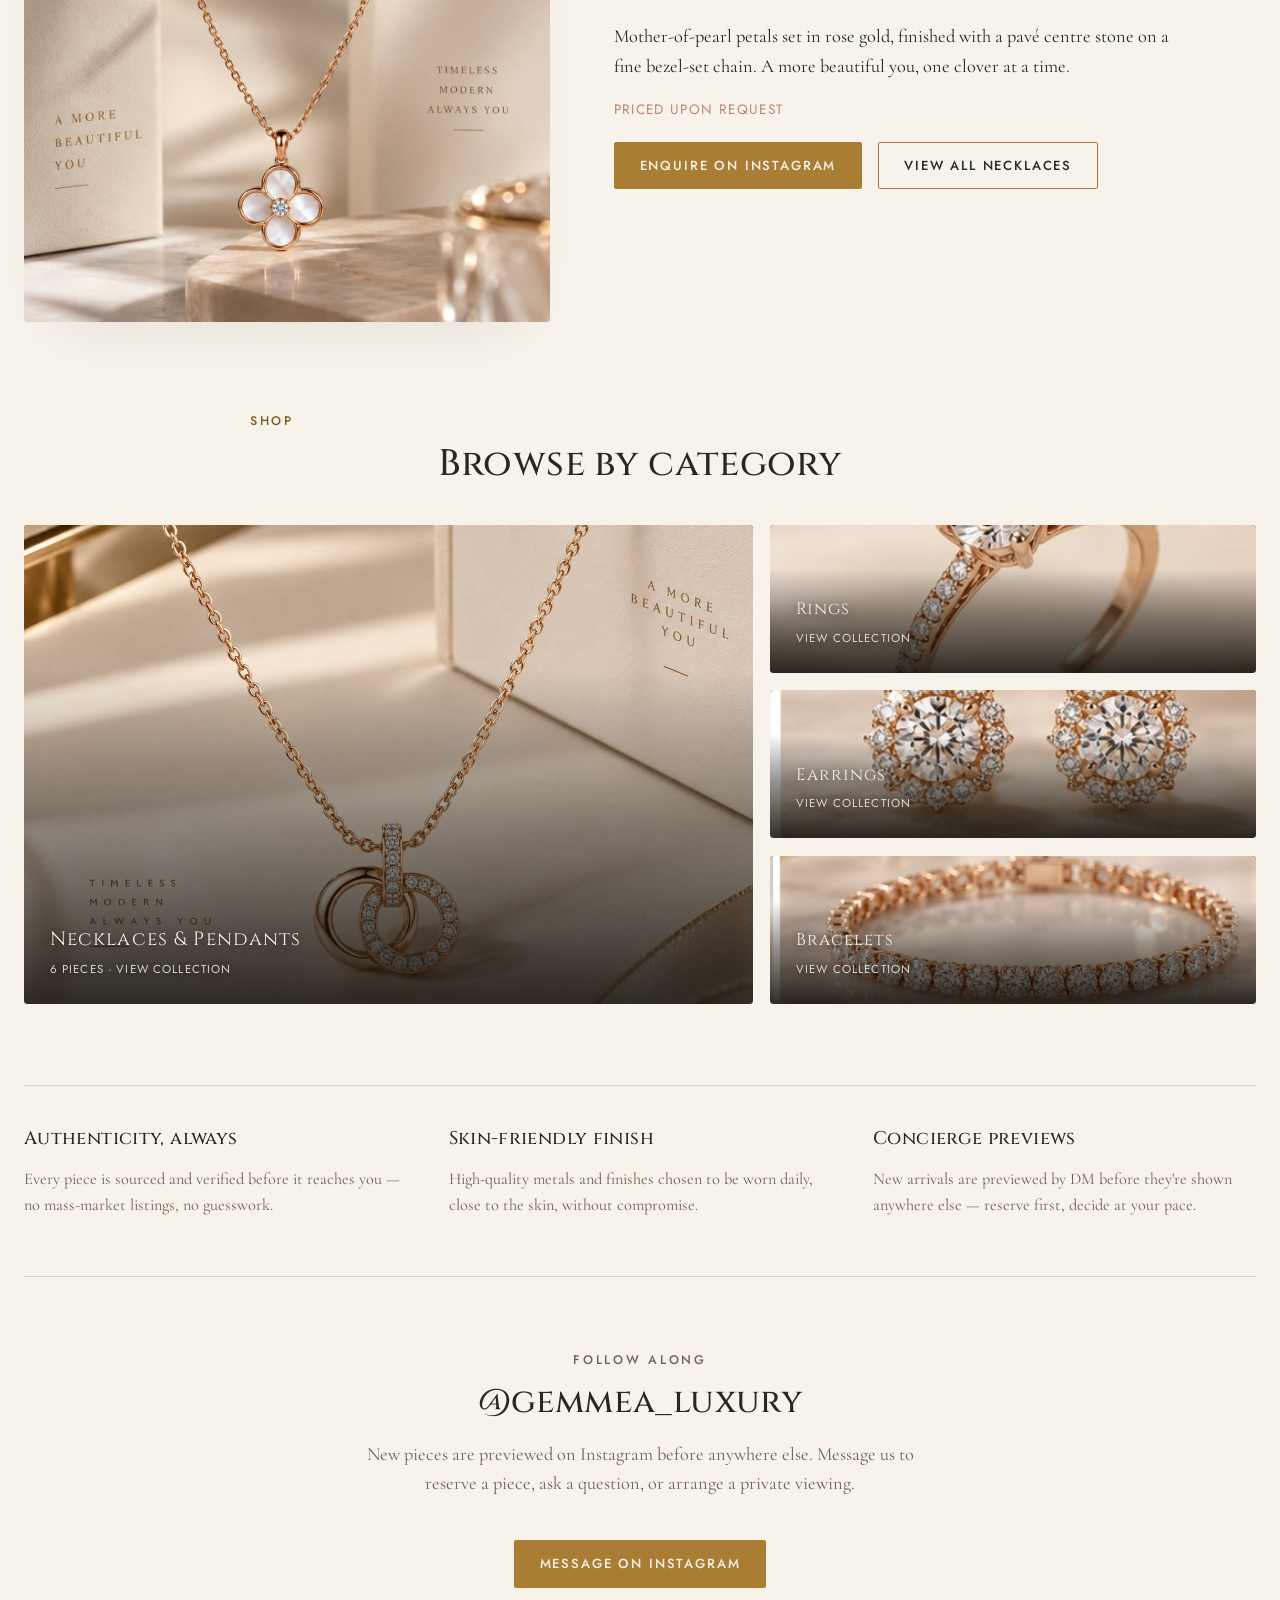
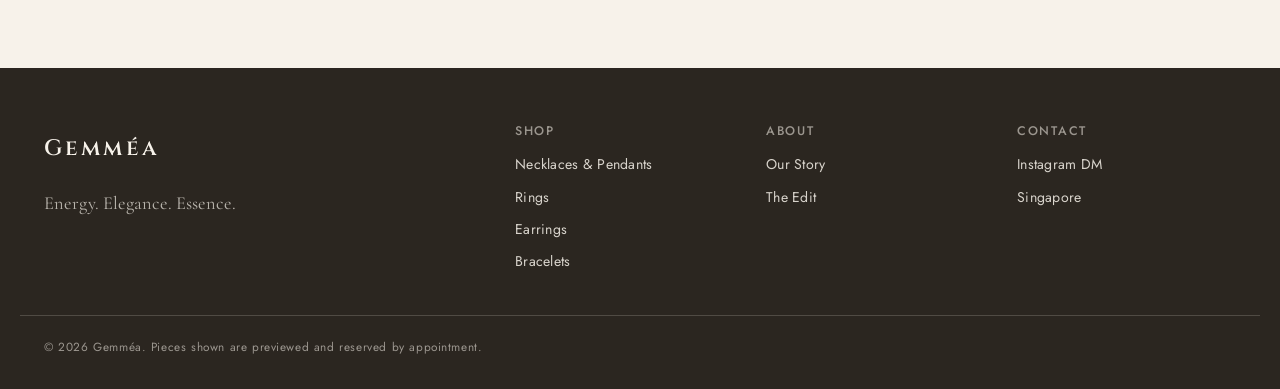
==== commit 5f7758f5: "Add files via upload" ====
--- a/index.html
+++ b/index.html
@@ -302,16 +302,21 @@
   .tile:hover img{transform:scale(1.06);}
   .tile::after{
     content:""; position:absolute; inset:0;
-    background:linear-gradient(180deg, rgba(20,16,10,0) 40%, rgba(20,16,10,0.7) 100%);
+    background:linear-gradient(180deg,
+      rgba(20,16,10,0) 30%,
+      rgba(20,16,10,0.45) 62%,
+      rgba(20,16,10,0.88) 100%);
   }
   .tile-label, .tile-note{
     position:relative; z-index:1;
+    text-shadow:0 1px 8px rgba(20,16,10,0.55);
   }
   .tile-large .tile-label{
     font-family:'Cinzel', serif; font-size:1.2rem; letter-spacing:0.06em;
   }
-  .tile-small{
-    flex-direction:column; align-items:flex-start; gap:0.35rem;
+  .tile-small, .tile-large{
+    flex-direction:column; align-items:flex-start;
+    justify-content:flex-end; gap:0.35rem;
   }
   .tile-small .tile-label{
     font-family:'Cinzel', serif; font-size:1.05rem; letter-spacing:0.06em;
@@ -624,7 +629,10 @@
       <h2>The Clover Pendant</h2>
       <p>Mother-of-pearl petals set in rose gold, finished with a pav&eacute; centre stone on a fine bezel-set chain. A more beautiful you, one clover at a time.</p>
       <p class="price">Priced upon request</p>
-      <a class="btn btn-primary" href="https://www.instagram.com/gemmea_luxury" target="_blank" rel="noopener">Enquire on Instagram</a>
+      <div class="hero-actions" style="margin-top:0;">
+        <a class="btn btn-primary" href="https://www.instagram.com/gemmea_luxury" target="_blank" rel="noopener">Enquire on Instagram</a>
+        <a class="btn btn-ghost" href="necklaces.html">View all necklaces</a>
+      </div>
     </div>
   </section>
 
@@ -634,25 +642,26 @@
       <h2>Browse by category</h2>
     </div>
     <div class="mosaic">
-      <div class="tile tile-large">
+      <a class="tile tile-large" href="necklaces.html">
         <img src="double-ring-necklace.jpg" alt="Rose-gold interlocking double-ring pendant necklace with pav&eacute; diamonds" />
         <span class="tile-label">Necklaces &amp; Pendants</span>
-      </div>
-      <div class="tile tile-small">
-        <img src="ring.jpg" alt="Gemm&eacute;a ring on display" />
+        <span class="tile-note">6 pieces &middot; View collection</span>
+      </a>
+      <a class="tile tile-small" href="rings.html">
+        <img src="ring.jpg" alt="Rose-gold solitaire ring with a round brilliant stone and pav&eacute; shoulders" />
         <span class="tile-label">Rings</span>
-        <span class="tile-note">Previewed via DM</span>
-      </div>
-      <div class="tile tile-small">
-        <img src="earrings.jpg" alt="Gemm&eacute;a earrings on display" />
+        <span class="tile-note">View collection</span>
+      </a>
+      <a class="tile tile-small" href="earrings.html">
+        <img src="earrings.jpg" alt="Rose-gold halo stud earrings set with round brilliant stones" />
         <span class="tile-label">Earrings</span>
-        <span class="tile-note">Previewed via DM</span>
-      </div>
-      <div class="tile tile-small">
-        <img src="bracelet.jpg" alt="Gemm&eacute;a bracelet on display" />
+        <span class="tile-note">View collection</span>
+      </a>
+      <a class="tile tile-small" href="bracelets.html">
+        <img src="bracelet.jpg" alt="Rose-gold tennis bracelet set with a line of claw-set round brilliant stones" />
         <span class="tile-label">Bracelets</span>
-        <span class="tile-note">Previewed via DM</span>
-      </div>
+        <span class="tile-note">View collection</span>
+      </a>
     </div>
   </section>
 
@@ -693,10 +702,10 @@
     <div class="footer-cols">
       <div>
         <h4>Shop</h4>
-        <a href="#collections">Necklaces &amp; Pendants</a>
-        <a href="#collections">Rings</a>
-        <a href="#collections">Earrings</a>
-        <a href="#collections">Bracelets</a>
+        <a href="necklaces.html">Necklaces &amp; Pendants</a>
+        <a href="rings.html">Rings</a>
+        <a href="earrings.html">Earrings</a>
+        <a href="bracelets.html">Bracelets</a>
       </div>
       <div>
         <h4>About</h4>
